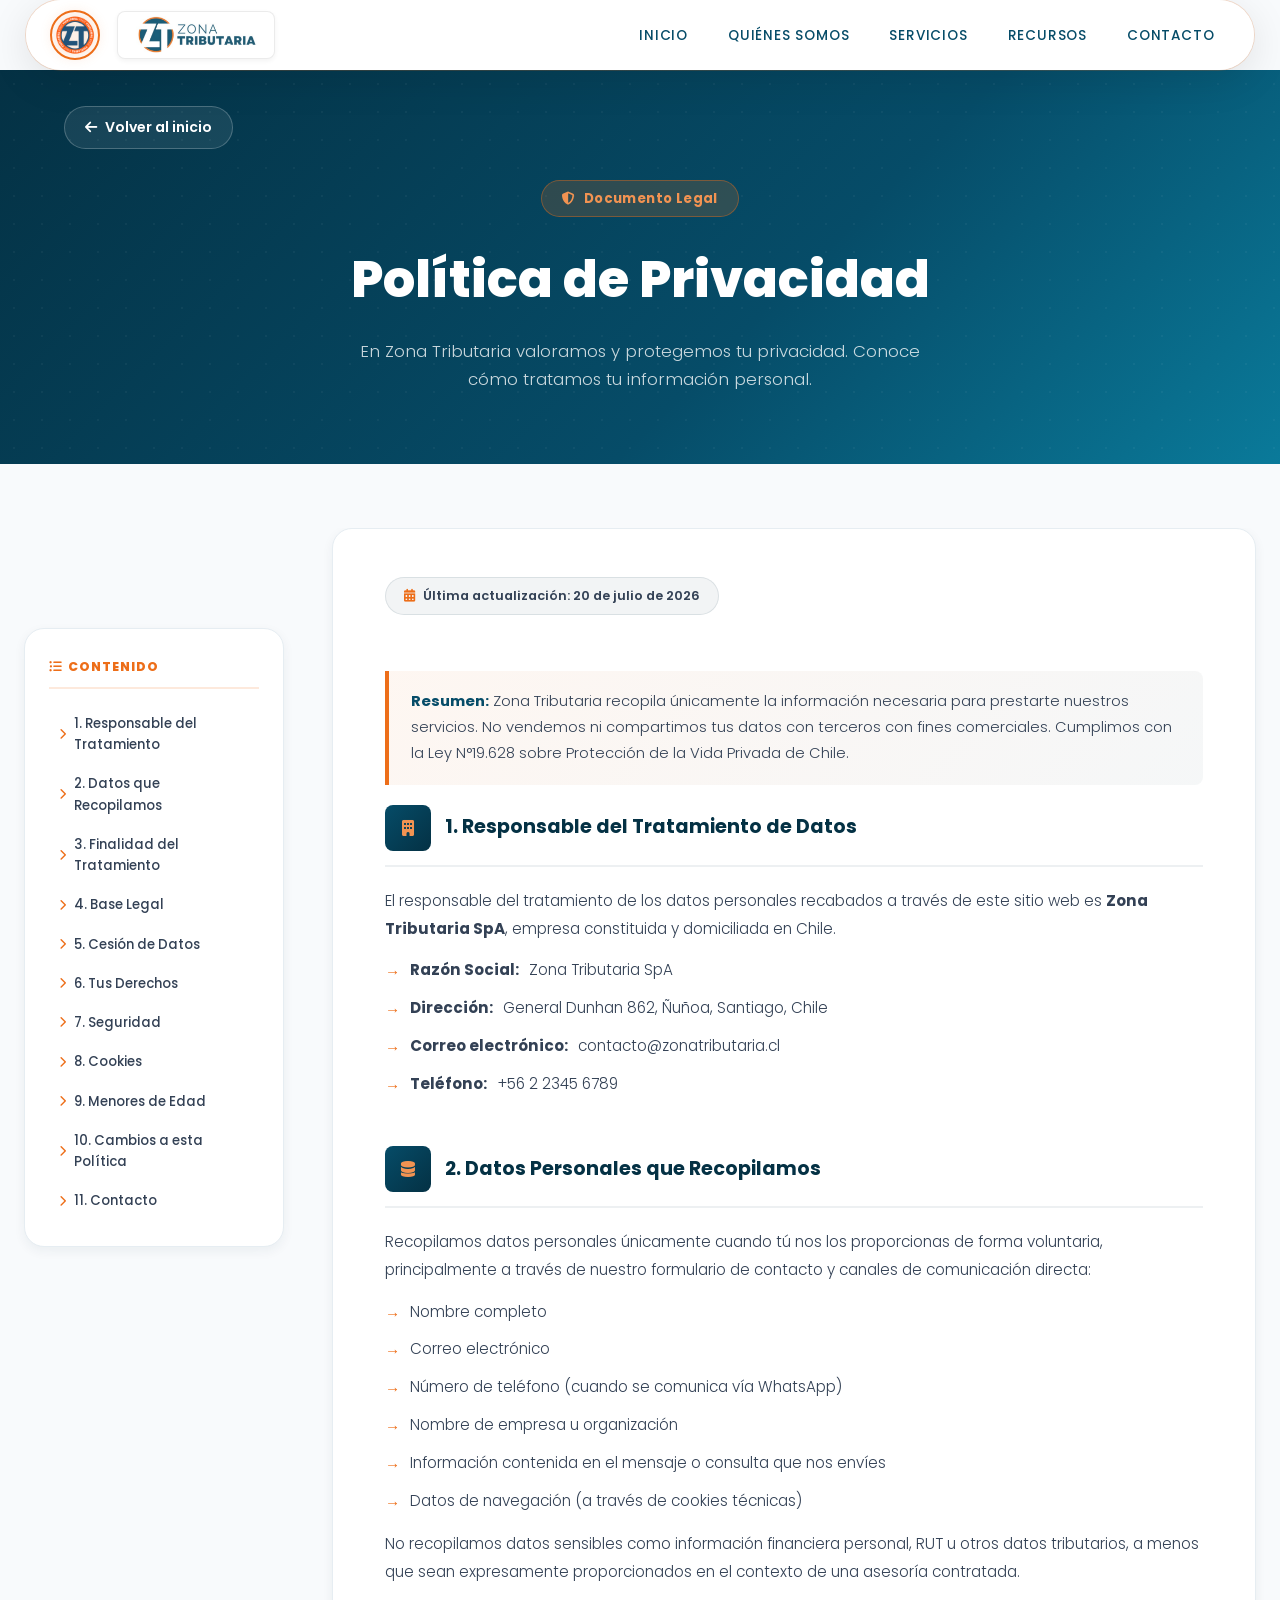
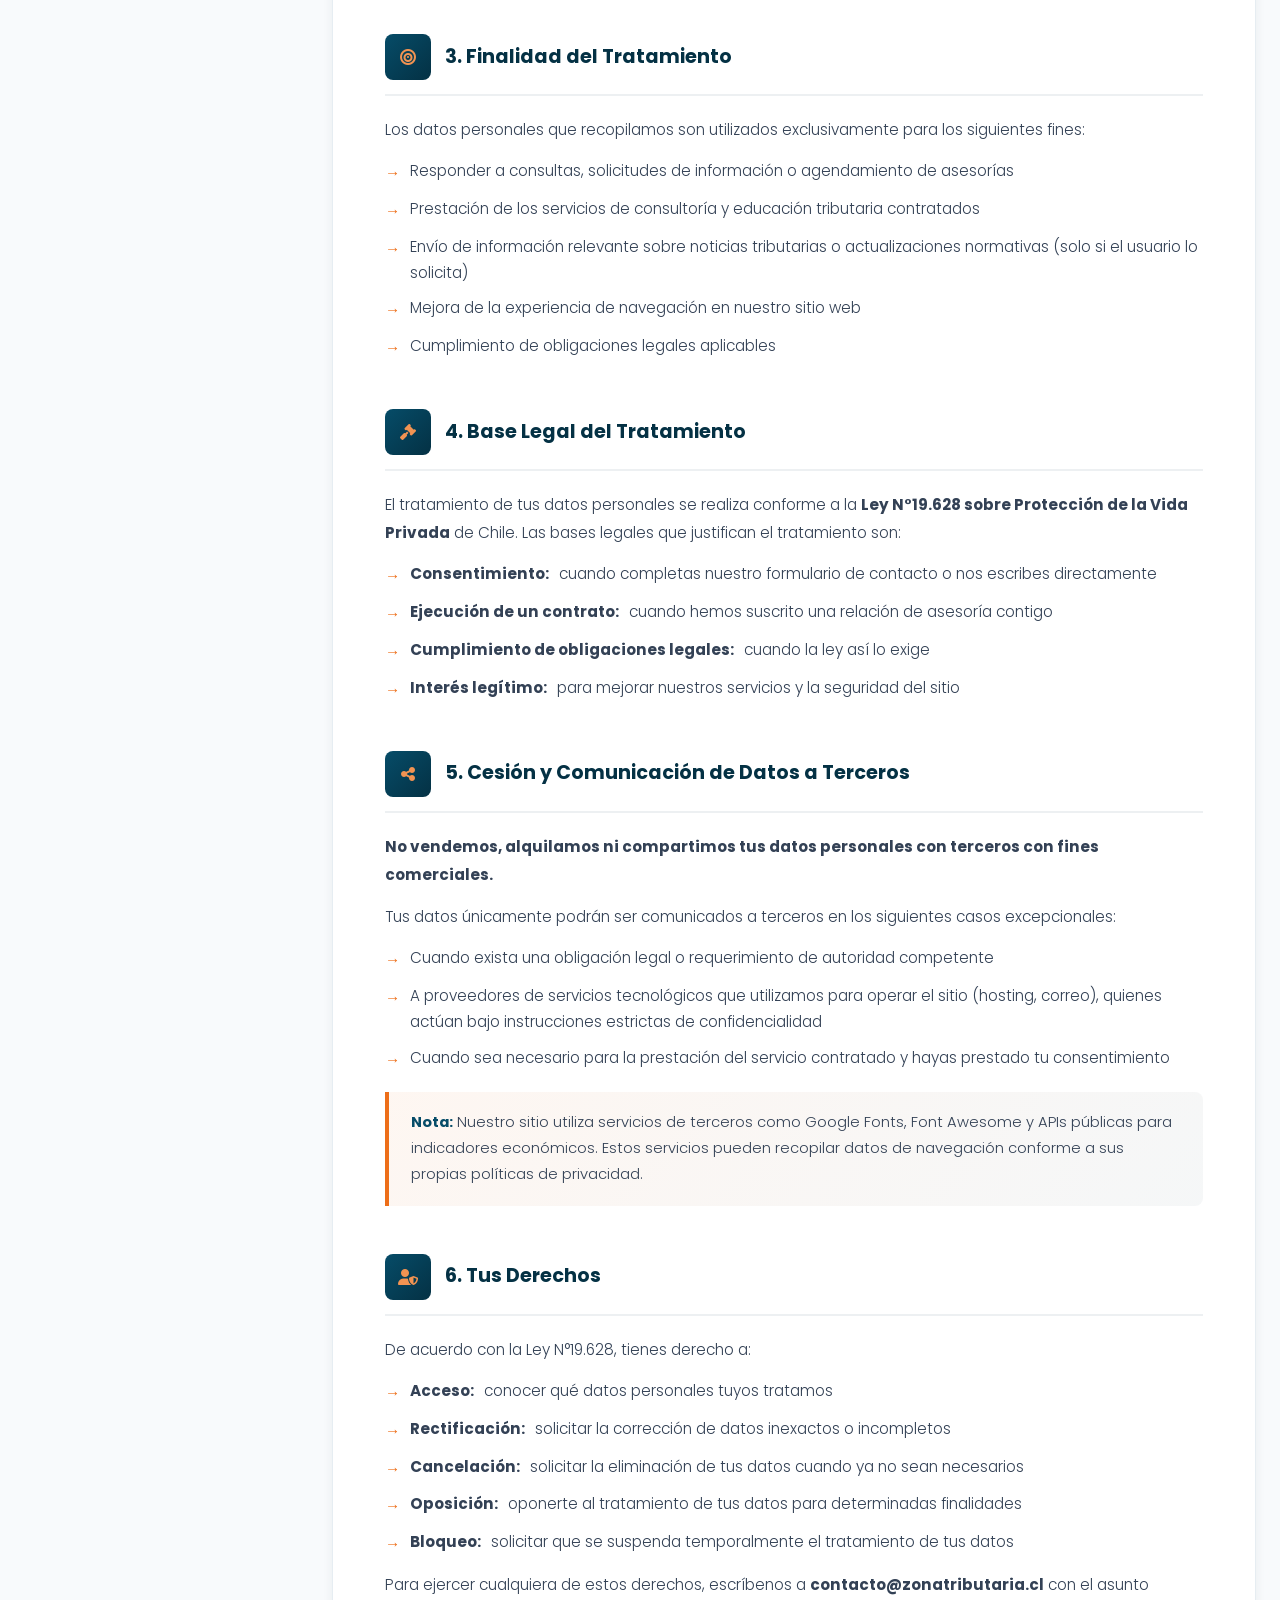
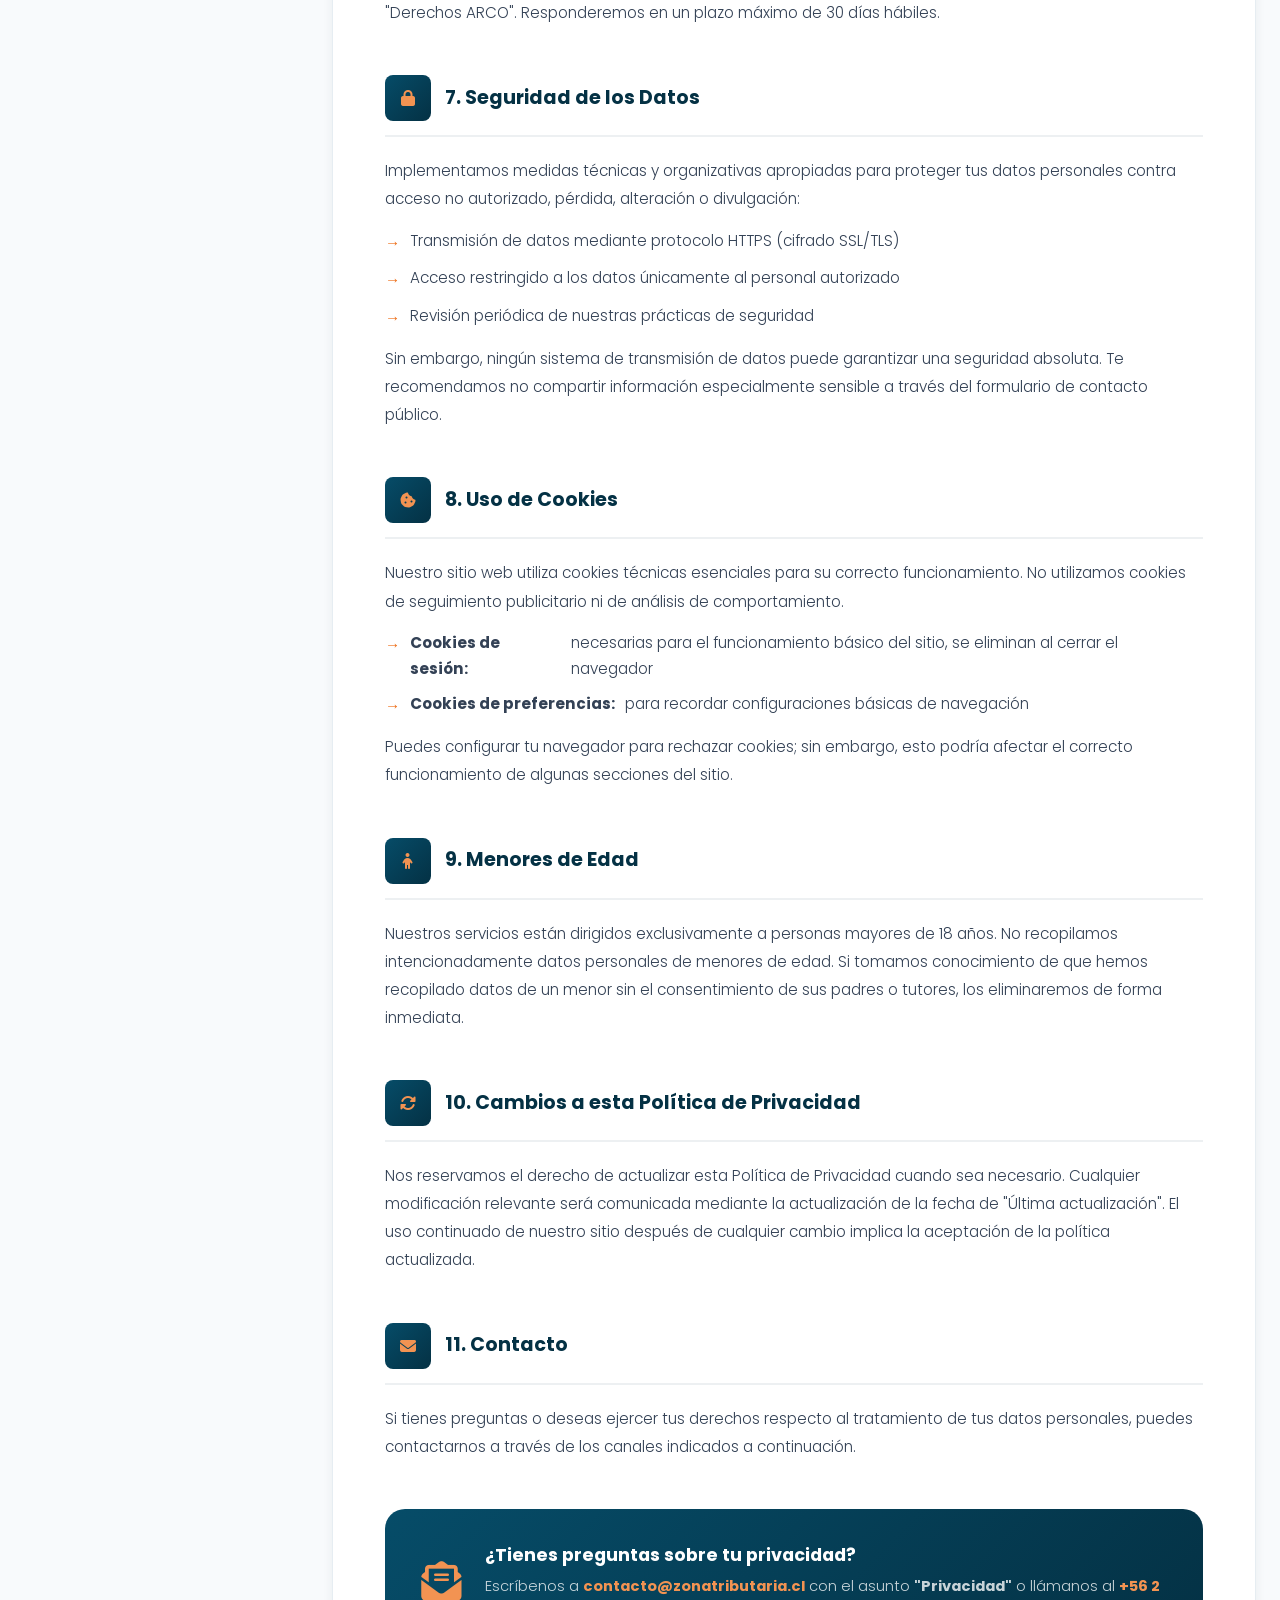
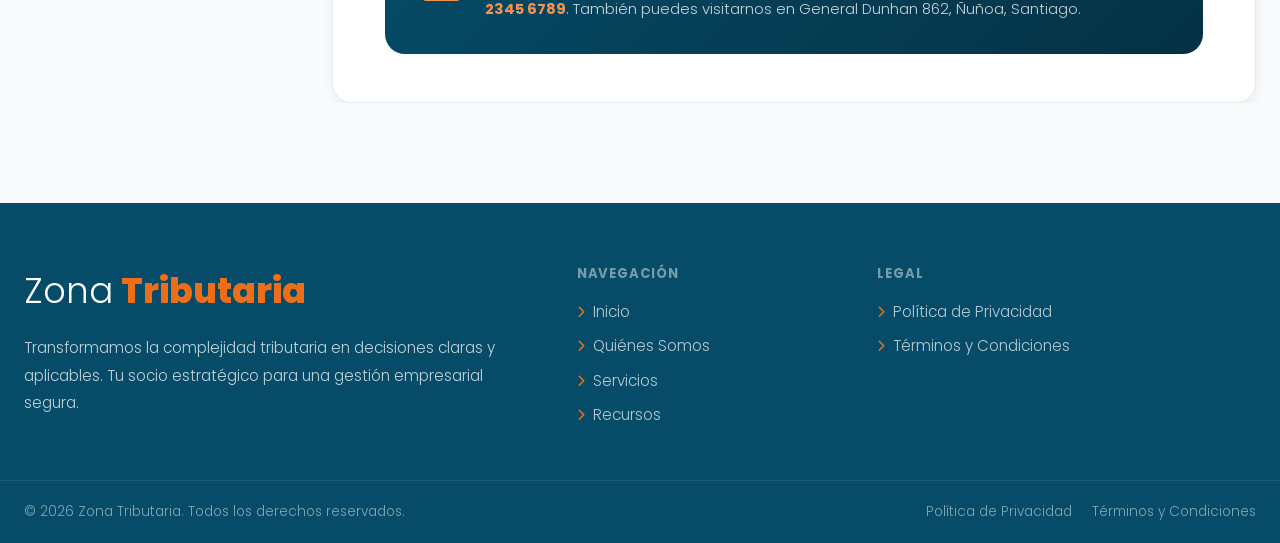
==== politica-privacidad.html @ eb1ff986 "Add files via upload" ====
<!DOCTYPE html>
<html lang="es">
<head>
  <meta charset="UTF-8" />
  <meta name="viewport" content="width=device-width, initial-scale=1.0" />
  <meta name="description" content="Política de Privacidad de Zona Tributaria. Conoce cómo protegemos y gestionamos tus datos personales." />
  <meta name="robots" content="noindex, follow" />
  <title>Política de Privacidad | Zona Tributaria</title>
  <link rel="preconnect" href="https://fonts.googleapis.com" />
  <link rel="preconnect" href="https://fonts.gstatic.com" crossorigin />
  <link href="https://fonts.googleapis.com/css2?family=Poppins:wght@300;400;500;600;700;800&display=swap" rel="stylesheet" />
  <link rel="stylesheet" href="https://cdnjs.cloudflare.com/ajax/libs/font-awesome/6.5.0/css/all.min.css" />
  <link rel="stylesheet" href="styles.css" />
  <link rel="icon" type="image/png" href="logo_circular.png?v=3" />

  <style>
    body { background: var(--off-white); }

    .legal-hero {
      background: linear-gradient(135deg, var(--secondary) 0%, var(--primary) 60%, #0a7a9a 100%);
      padding: 110px 0 70px;
      text-align: center;
      position: relative;
      overflow: hidden;
    }
    .legal-hero::before {
      content: '';
      position: absolute; inset: 0;
      background-image: radial-gradient(rgba(255,255,255,.04) 1px, transparent 1px);
      background-size: 28px 28px;
      pointer-events: none;
    }
    .legal-hero .back-btn {
      position: absolute; top: 36px; left: 5%;
      display: inline-flex; align-items: center; gap: 8px;
      color: #fff; font-weight: 600; font-size: .88rem;
      background: rgba(255,255,255,.08);
      border: 1px solid rgba(255,255,255,.22);
      padding: 9px 20px; border-radius: 50px;
      transition: var(--transition); text-decoration: none;
    }
    .legal-hero .back-btn:hover {
      background: var(--accent); border-color: var(--accent);
      transform: translateX(-4px);
    }
    .legal-hero h1 {
      color: #fff; font-size: clamp(2rem,5vw,3.2rem);
      font-weight: 800; margin-bottom: 16px;
    }
    .legal-hero .hero-badge {
      display: inline-flex; align-items: center; gap: 8px;
      background: rgba(237,110,25,.18);
      border: 1px solid rgba(237,110,25,.4);
      color: var(--accent-light); padding: 7px 20px;
      border-radius: 100px; font-size: .82rem;
      font-weight: 700; margin-bottom: 22px; letter-spacing: .4px;
    }
    .legal-hero .subtitle {
      color: rgba(255,255,255,.78); font-size: 1.05rem;
      max-width: 600px; margin: 0 auto; line-height: 1.7;
    }

    .legal-main { padding: 64px 0 100px; }
    .legal-layout {
      display: grid;
      grid-template-columns: 260px 1fr;
      gap: 48px; align-items: start;
    }

    .legal-toc {
      position: sticky; top: 100px;
      background: var(--white);
      border-radius: var(--radius-lg);
      padding: 28px 24px;
      border: 1px solid var(--border-light);
      box-shadow: var(--shadow-sm);
    }
    .legal-toc h3 {
      font-size: .78rem; font-weight: 800;
      text-transform: uppercase; letter-spacing: 1px;
      color: var(--accent); margin-bottom: 18px;
      padding-bottom: 10px;
      border-bottom: 2px solid rgba(237,110,25,.15);
    }
    .legal-toc ul { list-style: none; display: flex; flex-direction: column; gap: 6px; }
    .legal-toc ul li a {
      display: flex; align-items: center; gap: 8px;
      font-size: .83rem; color: var(--text-secondary);
      font-weight: 500; padding: 6px 10px;
      border-radius: var(--radius-sm);
      transition: var(--transition); text-decoration: none;
    }
    .legal-toc ul li a:hover {
      background: rgba(237,110,25,.08);
      color: var(--accent); transform: translateX(4px);
    }
    .legal-toc ul li a i { font-size: .7rem; color: var(--accent); flex-shrink: 0; }

    .legal-content {
      background: var(--white);
      border-radius: var(--radius-lg);
      padding: 48px 52px;
      border: 1px solid var(--border-light);
      box-shadow: var(--shadow-sm);
    }
    .legal-update {
      display: inline-flex; align-items: center; gap: 8px;
      background: rgba(4,49,68,.05);
      border: 1px solid rgba(4,49,68,.1);
      color: var(--text-secondary); padding: 8px 18px;
      border-radius: 100px; font-size: .8rem;
      font-weight: 600; margin-bottom: 36px;
    }
    .legal-update i { color: var(--accent); }

    .legal-section { margin-bottom: 48px; }
    .legal-section:last-child { margin-bottom: 0; }
    .legal-section-header {
      display: flex; align-items: center; gap: 14px;
      margin-bottom: 20px; padding-bottom: 14px;
      border-bottom: 2px solid rgba(4,49,68,.07);
    }
    .legal-section-icon {
      width: 46px; height: 46px; flex-shrink: 0;
      background: linear-gradient(135deg, var(--primary), var(--secondary));
      border-radius: var(--radius-sm);
      display: flex; align-items: center; justify-content: center;
      color: var(--accent-light); font-size: 1rem;
    }
    .legal-section h2 { font-size: 1.2rem; font-weight: 700; color: var(--text-primary); }
    .legal-section p {
      font-size: .95rem; color: var(--text-secondary);
      line-height: 1.85; margin-bottom: 14px;
    }
    .legal-section p:last-child { margin-bottom: 0; }
    .legal-section ul {
      list-style: none; display: flex; flex-direction: column;
      gap: 10px; margin: 14px 0;
    }
    .legal-section ul li {
      display: flex; align-items: flex-start; gap: 10px;
      font-size: .95rem; color: var(--text-secondary); line-height: 1.7;
    }
    .legal-section ul li::before {
      content: '→'; color: var(--accent);
      font-weight: 700; flex-shrink: 0; margin-top: 2px;
    }
    .legal-highlight {
      background: linear-gradient(135deg, rgba(237,110,25,.06) 0%, rgba(4,49,68,.04) 100%);
      border-left: 4px solid var(--accent);
      border-radius: 0 var(--radius-sm) var(--radius-sm) 0;
      padding: 18px 22px; margin: 20px 0;
      font-size: .92rem; color: var(--text-secondary); line-height: 1.75;
    }
    .legal-highlight strong { color: var(--primary); }

    .legal-contact-box {
      background: linear-gradient(135deg, var(--primary) 0%, var(--secondary) 100%);
      border-radius: var(--radius-lg);
      padding: 32px 36px; margin-top: 48px;
      display: flex; align-items: center; gap: 24px;
    }
    .legal-contact-box i { font-size: 2.5rem; color: var(--accent-light); flex-shrink: 0; }
    .legal-contact-box h3 { color: #fff; font-size: 1.1rem; margin-bottom: 6px; }
    .legal-contact-box p { color: rgba(255,255,255,.78); font-size: .92rem; margin: 0; }
    .legal-contact-box a { color: var(--accent-light); font-weight: 700; }

    @media (max-width: 900px) {
      .legal-layout { grid-template-columns: 1fr; }
      .legal-toc { position: static; }
      .legal-content { padding: 32px 24px; }
    }
    @media (max-width: 640px) {
      .legal-hero { padding: 80px 0 50px; }
      .legal-hero .back-btn { position: static; display: inline-flex; margin-bottom: 20px; }
      .legal-contact-box { flex-direction: column; text-align: center; }
    }

    .logo-horizontal {
      height: 48px; width: auto; border-radius: 8px; background: #fff;
      padding: 4px 10px; border: 1px solid rgba(0,0,0,.08);
      box-shadow: 0 2px 5px rgba(0,0,0,.05); transition: var(--transition);
    }
    .logo-horizontal:hover { transform: translateY(-2px) scale(1.02); }
  </style>
</head>
<body>

  <!-- NAVBAR -->
  <header class="header scrolled" id="header" style="position:sticky;top:0;background:rgba(255,255,255,.97);">
    <nav class="navbar">
      <a href="index.html" class="nav-brand">
        <img src="logo_circular.png" alt="Zona Tributaria" class="logo-img" style="animation:none;">
        <img src="logo_horizontal.png" alt="Zona Tributaria" class="logo-horizontal" style="margin-left:5px;">
      </a>
      <ul class="nav-menu" style="display:flex;">
        <li><a href="index.html#inicio"    class="nav-link" style="color:var(--primary);">Inicio</a></li>
        <li><a href="index.html#nosotros"  class="nav-link" style="color:var(--primary);">Quiénes Somos</a></li>
        <li><a href="index.html#servicios" class="nav-link" style="color:var(--primary);">Servicios</a></li>
        <li><a href="recursos.html"        class="nav-link" style="color:var(--primary);">Recursos</a></li>
        <li><a href="index.html#contacto"  class="nav-link" style="color:var(--primary);">Contacto</a></li>
      </ul>
    </nav>
  </header>

  <!-- HERO -->
  <section class="legal-hero">
    <a href="index.html" class="back-btn"><i class="fas fa-arrow-left"></i> Volver al inicio</a>
    <div class="container">
      <div class="hero-badge"><i class="fas fa-shield-alt"></i> Documento Legal</div>
      <h1>Política de Privacidad</h1>
      <p class="subtitle">En Zona Tributaria valoramos y protegemos tu privacidad. Conoce cómo tratamos tu información personal.</p>
    </div>
  </section>

  <!-- MAIN -->
  <main class="legal-main">
    <div class="container">
      <div class="legal-layout">

        <!-- TOC -->
        <aside class="legal-toc">
          <h3><i class="fas fa-list-ul"></i> &nbsp;Contenido</h3>
          <ul>
            <li><a href="#responsable"><i class="fas fa-chevron-right"></i> 1. Responsable del Tratamiento</a></li>
            <li><a href="#datos"><i class="fas fa-chevron-right"></i> 2. Datos que Recopilamos</a></li>
            <li><a href="#finalidad"><i class="fas fa-chevron-right"></i> 3. Finalidad del Tratamiento</a></li>
            <li><a href="#base-legal"><i class="fas fa-chevron-right"></i> 4. Base Legal</a></li>
            <li><a href="#cesion"><i class="fas fa-chevron-right"></i> 5. Cesión de Datos</a></li>
            <li><a href="#derechos"><i class="fas fa-chevron-right"></i> 6. Tus Derechos</a></li>
            <li><a href="#seguridad"><i class="fas fa-chevron-right"></i> 7. Seguridad</a></li>
            <li><a href="#cookies"><i class="fas fa-chevron-right"></i> 8. Cookies</a></li>
            <li><a href="#menores"><i class="fas fa-chevron-right"></i> 9. Menores de Edad</a></li>
            <li><a href="#cambios"><i class="fas fa-chevron-right"></i> 10. Cambios a esta Política</a></li>
            <li><a href="#contacto-pp"><i class="fas fa-chevron-right"></i> 11. Contacto</a></li>
          </ul>
        </aside>

        <!-- Content -->
        <div class="legal-content">
          <div class="legal-update"><i class="fas fa-calendar-alt"></i> Última actualización: 20 de julio de 2026</div>

          <div class="legal-highlight">
            <strong>Resumen:</strong> Zona Tributaria recopila únicamente la información necesaria para prestarte nuestros servicios. No vendemos ni compartimos tus datos con terceros con fines comerciales. Cumplimos con la Ley N°19.628 sobre Protección de la Vida Privada de Chile.
          </div>

          <div class="legal-section" id="responsable">
            <div class="legal-section-header">
              <div class="legal-section-icon"><i class="fas fa-building"></i></div>
              <h2>1. Responsable del Tratamiento de Datos</h2>
            </div>
            <p>El responsable del tratamiento de los datos personales recabados a través de este sitio web es <strong>Zona Tributaria SpA</strong>, empresa constituida y domiciliada en Chile.</p>
            <ul>
              <li><strong>Razón Social:</strong> Zona Tributaria SpA</li>
              <li><strong>Dirección:</strong> General Dunhan 862, Ñuñoa, Santiago, Chile</li>
              <li><strong>Correo electrónico:</strong> contacto@zonatributaria.cl</li>
              <li><strong>Teléfono:</strong> +56 2 2345 6789</li>
            </ul>
          </div>

          <div class="legal-section" id="datos">
            <div class="legal-section-header">
              <div class="legal-section-icon"><i class="fas fa-database"></i></div>
              <h2>2. Datos Personales que Recopilamos</h2>
            </div>
            <p>Recopilamos datos personales únicamente cuando tú nos los proporcionas de forma voluntaria, principalmente a través de nuestro formulario de contacto y canales de comunicación directa:</p>
            <ul>
              <li>Nombre completo</li>
              <li>Correo electrónico</li>
              <li>Número de teléfono (cuando se comunica vía WhatsApp)</li>
              <li>Nombre de empresa u organización</li>
              <li>Información contenida en el mensaje o consulta que nos envíes</li>
              <li>Datos de navegación (a través de cookies técnicas)</li>
            </ul>
            <p>No recopilamos datos sensibles como información financiera personal, RUT u otros datos tributarios, a menos que sean expresamente proporcionados en el contexto de una asesoría contratada.</p>
          </div>

          <div class="legal-section" id="finalidad">
            <div class="legal-section-header">
              <div class="legal-section-icon"><i class="fas fa-bullseye"></i></div>
              <h2>3. Finalidad del Tratamiento</h2>
            </div>
            <p>Los datos personales que recopilamos son utilizados exclusivamente para los siguientes fines:</p>
            <ul>
              <li>Responder a consultas, solicitudes de información o agendamiento de asesorías</li>
              <li>Prestación de los servicios de consultoría y educación tributaria contratados</li>
              <li>Envío de información relevante sobre noticias tributarias o actualizaciones normativas (solo si el usuario lo solicita)</li>
              <li>Mejora de la experiencia de navegación en nuestro sitio web</li>
              <li>Cumplimiento de obligaciones legales aplicables</li>
            </ul>
          </div>

          <div class="legal-section" id="base-legal">
            <div class="legal-section-header">
              <div class="legal-section-icon"><i class="fas fa-gavel"></i></div>
              <h2>4. Base Legal del Tratamiento</h2>
            </div>
            <p>El tratamiento de tus datos personales se realiza conforme a la <strong>Ley N°19.628 sobre Protección de la Vida Privada</strong> de Chile. Las bases legales que justifican el tratamiento son:</p>
            <ul>
              <li><strong>Consentimiento:</strong> cuando completas nuestro formulario de contacto o nos escribes directamente</li>
              <li><strong>Ejecución de un contrato:</strong> cuando hemos suscrito una relación de asesoría contigo</li>
              <li><strong>Cumplimiento de obligaciones legales:</strong> cuando la ley así lo exige</li>
              <li><strong>Interés legítimo:</strong> para mejorar nuestros servicios y la seguridad del sitio</li>
            </ul>
          </div>

          <div class="legal-section" id="cesion">
            <div class="legal-section-header">
              <div class="legal-section-icon"><i class="fas fa-share-alt"></i></div>
              <h2>5. Cesión y Comunicación de Datos a Terceros</h2>
            </div>
            <p><strong>No vendemos, alquilamos ni compartimos tus datos personales con terceros con fines comerciales.</strong></p>
            <p>Tus datos únicamente podrán ser comunicados a terceros en los siguientes casos excepcionales:</p>
            <ul>
              <li>Cuando exista una obligación legal o requerimiento de autoridad competente</li>
              <li>A proveedores de servicios tecnológicos que utilizamos para operar el sitio (hosting, correo), quienes actúan bajo instrucciones estrictas de confidencialidad</li>
              <li>Cuando sea necesario para la prestación del servicio contratado y hayas prestado tu consentimiento</li>
            </ul>
            <div class="legal-highlight">
              <strong>Nota:</strong> Nuestro sitio utiliza servicios de terceros como Google Fonts, Font Awesome y APIs públicas para indicadores económicos. Estos servicios pueden recopilar datos de navegación conforme a sus propias políticas de privacidad.
            </div>
          </div>

          <div class="legal-section" id="derechos">
            <div class="legal-section-header">
              <div class="legal-section-icon"><i class="fas fa-user-shield"></i></div>
              <h2>6. Tus Derechos</h2>
            </div>
            <p>De acuerdo con la Ley N°19.628, tienes derecho a:</p>
            <ul>
              <li><strong>Acceso:</strong> conocer qué datos personales tuyos tratamos</li>
              <li><strong>Rectificación:</strong> solicitar la corrección de datos inexactos o incompletos</li>
              <li><strong>Cancelación:</strong> solicitar la eliminación de tus datos cuando ya no sean necesarios</li>
              <li><strong>Oposición:</strong> oponerte al tratamiento de tus datos para determinadas finalidades</li>
              <li><strong>Bloqueo:</strong> solicitar que se suspenda temporalmente el tratamiento de tus datos</li>
            </ul>
            <p>Para ejercer cualquiera de estos derechos, escríbenos a <strong>contacto@zonatributaria.cl</strong> con el asunto "Derechos ARCO". Responderemos en un plazo máximo de 30 días hábiles.</p>
          </div>

          <div class="legal-section" id="seguridad">
            <div class="legal-section-header">
              <div class="legal-section-icon"><i class="fas fa-lock"></i></div>
              <h2>7. Seguridad de los Datos</h2>
            </div>
            <p>Implementamos medidas técnicas y organizativas apropiadas para proteger tus datos personales contra acceso no autorizado, pérdida, alteración o divulgación:</p>
            <ul>
              <li>Transmisión de datos mediante protocolo HTTPS (cifrado SSL/TLS)</li>
              <li>Acceso restringido a los datos únicamente al personal autorizado</li>
              <li>Revisión periódica de nuestras prácticas de seguridad</li>
            </ul>
            <p>Sin embargo, ningún sistema de transmisión de datos puede garantizar una seguridad absoluta. Te recomendamos no compartir información especialmente sensible a través del formulario de contacto público.</p>
          </div>

          <div class="legal-section" id="cookies">
            <div class="legal-section-header">
              <div class="legal-section-icon"><i class="fas fa-cookie-bite"></i></div>
              <h2>8. Uso de Cookies</h2>
            </div>
            <p>Nuestro sitio web utiliza cookies técnicas esenciales para su correcto funcionamiento. No utilizamos cookies de seguimiento publicitario ni de análisis de comportamiento.</p>
            <ul>
              <li><strong>Cookies de sesión:</strong> necesarias para el funcionamiento básico del sitio, se eliminan al cerrar el navegador</li>
              <li><strong>Cookies de preferencias:</strong> para recordar configuraciones básicas de navegación</li>
            </ul>
            <p>Puedes configurar tu navegador para rechazar cookies; sin embargo, esto podría afectar el correcto funcionamiento de algunas secciones del sitio.</p>
          </div>

          <div class="legal-section" id="menores">
            <div class="legal-section-header">
              <div class="legal-section-icon"><i class="fas fa-child"></i></div>
              <h2>9. Menores de Edad</h2>
            </div>
            <p>Nuestros servicios están dirigidos exclusivamente a personas mayores de 18 años. No recopilamos intencionadamente datos personales de menores de edad. Si tomamos conocimiento de que hemos recopilado datos de un menor sin el consentimiento de sus padres o tutores, los eliminaremos de forma inmediata.</p>
          </div>

          <div class="legal-section" id="cambios">
            <div class="legal-section-header">
              <div class="legal-section-icon"><i class="fas fa-sync-alt"></i></div>
              <h2>10. Cambios a esta Política de Privacidad</h2>
            </div>
            <p>Nos reservamos el derecho de actualizar esta Política de Privacidad cuando sea necesario. Cualquier modificación relevante será comunicada mediante la actualización de la fecha de "Última actualización". El uso continuado de nuestro sitio después de cualquier cambio implica la aceptación de la política actualizada.</p>
          </div>

          <div class="legal-section" id="contacto-pp">
            <div class="legal-section-header">
              <div class="legal-section-icon"><i class="fas fa-envelope"></i></div>
              <h2>11. Contacto</h2>
            </div>
            <p>Si tienes preguntas o deseas ejercer tus derechos respecto al tratamiento de tus datos personales, puedes contactarnos a través de los canales indicados a continuación.</p>
          </div>

          <div class="legal-contact-box">
            <i class="fas fa-envelope-open-text"></i>
            <div>
              <h3>¿Tienes preguntas sobre tu privacidad?</h3>
              <p>Escríbenos a <a href="mailto:contacto@zonatributaria.cl">contacto@zonatributaria.cl</a> con el asunto <strong>"Privacidad"</strong> o llámanos al <a href="tel:+56223456789">+56 2 2345 6789</a>. También puedes visitarnos en General Dunhan 862, Ñuñoa, Santiago.</p>
            </div>
          </div>

        </div>
      </div>
    </div>
  </main>

  <!-- FOOTER -->
  <footer class="footer">
    <div class="footer-top">
      <div class="container">
        <div class="footer-grid">
          <div class="footer-brand">
            <h3 class="footer-text-logo"><span class="brand-zona">Zona</span> <span class="brand-tributaria">Tributaria</span></h3>
            <p class="footer-tagline">Transformamos la complejidad tributaria en decisiones claras y aplicables. Tu socio estratégico para una gestión empresarial segura.</p>
          </div>
          <div class="footer-links-col">
            <h4>Navegación</h4>
            <ul>
              <li><a href="index.html#inicio"><i class="fas fa-chevron-right"></i> Inicio</a></li>
              <li><a href="index.html#nosotros"><i class="fas fa-chevron-right"></i> Quiénes Somos</a></li>
              <li><a href="index.html#servicios"><i class="fas fa-chevron-right"></i> Servicios</a></li>
              <li><a href="recursos.html"><i class="fas fa-chevron-right"></i> Recursos</a></li>
            </ul>
          </div>
          <div class="footer-links-col">
            <h4>Legal</h4>
            <ul>
              <li><a href="politica-privacidad.html"><i class="fas fa-chevron-right"></i> Política de Privacidad</a></li>
              <li><a href="terminos-condiciones.html"><i class="fas fa-chevron-right"></i> Términos y Condiciones</a></li>
            </ul>
          </div>
        </div>
      </div>
    </div>
    <div class="footer-bottom">
      <div class="container">
        <div class="footer-bottom-flex">
          <p>&copy; 2026 Zona Tributaria. Todos los derechos reservados.</p>
          <div class="footer-bottom-links">
            <a href="politica-privacidad.html">Política de Privacidad</a>
            <a href="terminos-condiciones.html">Términos y Condiciones</a>
          </div>
        </div>
      </div>
    </div>
  </footer>

</body>
</html>
---- styles.css ----
/* ============================================
   ZONA TRIBUTARIA CHILE - Premium Stylesheet
   ============================================ */

/* ---- CSS Custom Properties ---- */
:root {
  --primary: #064C68;
  --primary-light: #09688F;
  --secondary: #043144;
  --accent: #ED6E19;
  --accent-light: #F29352;
  --accent-gold: #ED6E19;
  --text-primary: #043144;
  --text-secondary: #334155;
  --text-light: #526071;
  --link-color: #ED6E19;
  --white: #ffffff;
  --off-white: #f8fafc;
  --surface: #ffffff;
  --border: #d8e2e9;
  --border-light: #e6edf2;
  --shadow-sm: 0 4px 12px rgba(4,49,68,.06);
  --shadow-md: 0 8px 24px rgba(4,49,68,.08);
  --shadow-lg: 0 12px 48px rgba(4,49,68,.12);
  --shadow-xl: 0 24px 80px rgba(4,49,68,.16);
  --accent-glow: 0 0 24px rgba(237, 110, 25, 0.15);
  --radius-sm: 8px;
  --radius-md: 16px;
  --radius-lg: 20px;
  --radius-xl: 32px;
  --transition: all .3s cubic-bezier(.4,0,.2,1);
  --font-primary: 'Poppins', sans-serif;
  --font-display: 'Poppins', sans-serif;
  --nav-height: 80px;
}

/* ---- Reset & Base ---- */
*, *::before, *::after { box-sizing: border-box; margin: 0; padding: 0; }
html { scroll-behavior: smooth; scroll-padding-top: var(--nav-height); }
body {
  font-family: var(--font-primary);
  color: var(--text-primary);
  background: var(--white);
  line-height: 1.6;
  overflow-x: hidden;
  font-weight: 300;
}
.brand-zona { font-weight: 300; }
.brand-tributaria { font-weight: 800; }
img { max-width: 100%; display: block; }
a { text-decoration: none; color: inherit; }
ul { list-style: none; }
input, textarea, select, button { font-family: var(--font-primary); }

/* ---- Scrollbar ---- */
::-webkit-scrollbar { width: 8px; }
::-webkit-scrollbar-track { background: var(--primary); }
::-webkit-scrollbar-thumb { background: var(--accent); border-radius: 4px; }
::-webkit-scrollbar-thumb:hover { background: var(--accent-light); }

/* ============================================
   SOCIAL MEDIA PILL SIDEBAR (Left)
   ============================================ */
.social-sidebar {
  position: fixed;
  left: 0;
  top: 50%;
  transform: translateY(-50%);
  z-index: 900;
  display: flex;
  flex-direction: column;
  align-items: flex-start;
}

.social-sidebar-links {
  display: flex;
  flex-direction: column;
  gap: 4px;
}

.social-link {
  width: 44px;
  height: 44px;
  border-radius: 0 var(--radius-md) var(--radius-md) 0;
  display: flex;
  align-items: center;
  justify-content: center;
  color: var(--primary);
  background: var(--accent);
  font-size: .95rem;
  transition: var(--transition);
  box-shadow: var(--shadow-sm);
  position: relative;
  overflow: hidden;
  border-right: 2px solid var(--accent-light);
}
.social-link:hover { width: 52px; background: var(--accent-light); }
.social-link.facebook, .social-link.instagram, .social-link.twitter, .social-link.linkedin, .social-link.youtube { background: var(--accent); }

/* ============================================
   WHATSAPP FAB
   ============================================ */
.whatsapp-fab {
  position: fixed;
  bottom: 28px;
  right: 28px;
  z-index: 900;
  width: 62px;
  height: 62px;
  background: linear-gradient(135deg, #25d366, #128c7e);
  border-radius: 50%;
  display: flex;
  align-items: center;
  justify-content: center;
  color: #fff;
  font-size: 1.8rem;
  box-shadow: 0 6px 24px rgba(37,211,102,.45);
  transition: var(--transition);
  animation: pulse-wa 3s infinite;
}
.whatsapp-fab::after {
  content: '';
  position: absolute;
  inset: -4px;
  border-radius: 50%;
  background: inherit;
  opacity: 0.4;
  z-index: -1;
  animation: pulse-wa-glow 3s infinite;
}
.whatsapp-fab:hover {
  transform: scale(1.1) translateY(-3px);
  box-shadow: 0 10px 32px rgba(37,211,102,.55);
  animation: none;
}
.whatsapp-tooltip {
  position: absolute;
  right: 72px;
  top: 50%;
  transform: translateY(-50%);
  background: var(--primary);
  color: #fff;
  padding: 6px 14px;
  border-radius: var(--radius-sm);
  font-size: .8rem;
  font-weight: 600;
  white-space: nowrap;
  opacity: 0;
  pointer-events: none;
  transition: opacity .25s;
}
.whatsapp-tooltip::after {
  content: '';
  position: absolute;
  left: 100%;
  top: 50%;
  transform: translateY(-50%);
  border: 6px solid transparent;
  border-left-color: var(--primary);
}
.whatsapp-fab:hover .whatsapp-tooltip { opacity: 1; }

@keyframes pulse-wa {
  0%, 100% { transform: scale(1); }
  50%       { transform: scale(1.05); }
}
@keyframes pulse-wa-glow {
  0% { transform: scale(1); opacity: 0.6; }
  100% { transform: scale(1.5); opacity: 0; }
}

/* ============================================
   HEADER / NAVBAR
   ============================================ */
.header {
  position: fixed;
  top: 0; left: 0; right: 0;
  z-index: 1000;
  height: var(--nav-height);
  background: rgba(6, 76, 104, 0.85);
  backdrop-filter: blur(24px);
  -webkit-backdrop-filter: blur(24px);
  border-bottom: 1px solid rgba(255, 255, 255, 0.1);
  transition: all 0.4s cubic-bezier(0.16, 1, 0.3, 1);
  animation: nav-reveal 1s ease-out both;
}

@keyframes nav-reveal {
  from { transform: translateY(-100%); opacity: 0; }
  to { transform: translateY(0); opacity: 1; }
}
.header.scrolled {
  top: 15px;
  left: 2%;
  right: 2%;
  width: 96%;
  margin: 0 auto;
  border-radius: 50px;
  background: rgba(255, 255, 255, 0.95);
  box-shadow: 0 10px 40px rgba(0, 0, 0, 0.1), 0 0 0 1px rgba(237, 110, 25, 0.2);
  height: 70px;
  overflow: visible; /* Permite que el menú móvil se vea */
}

.header.scrolled::before {
  content: '';
  position: absolute;
  top: 0; left: -100%;
  width: 50%;
  height: 2px;
  background: linear-gradient(90deg, transparent, var(--accent), transparent);
  animation: border-beam 4s infinite linear;
  clip-path: inset(0 0 0 0 round 50px); /* Mantiene el rayo dentro de la forma de cápsula */
}

@keyframes border-beam {
  0% { left: -100%; }
  100% { left: 200%; }
}
.header.scrolled .nav-link {
  color: var(--primary);
  font-weight: 500;
}
.header.scrolled .nav-link:hover, .header.scrolled .nav-link.active {
  color: var(--accent);
}
.header.scrolled .nav-toggle span {
  background: var(--primary);
}
.navbar {
  max-width: 1280px;
  margin: 0 auto;
  padding: 0 24px;
  height: 100%;
  display: flex;
  align-items: center;
  justify-content: space-between;
  gap: 24px;
}
.nav-brand {
  display: flex;
  align-items: center;
  gap: 12px;
  cursor: pointer;
  height: 100%;
  transition: var(--transition);
  perspective: 1000px; /* Necesario para el efecto 3D */
}

.nav-brand:hover {
  transform: scale(1.1);
}

.logo-img {
  height: 50px;
  width: 50px;
  display: block;
  object-fit: cover;
  border-radius: 50%;
  animation: logo-spin-3d 8s linear infinite;
  filter: drop-shadow(0 0 5px rgba(237, 110, 25, 0.2));
  transition: var(--transition);
  border: 2px solid var(--accent);
  flex-shrink: 0;
}



.logo-banner {
  height: 45px;
  width: auto;
  display: block;
  object-fit: contain;
  transition: var(--transition);
  filter: drop-shadow(0 0 8px rgba(237, 110, 25, 0.2));
}

.nav-brand:hover .logo-img {
  animation-duration: 3s;
  filter: drop-shadow(0 0 15px rgba(237, 110, 25, 0.7));
  box-shadow: 0 0 20px rgba(237, 110, 25, 0.3);
}

.nav-brand:hover .logo-banner {
  filter: drop-shadow(0 0 12px rgba(237, 110, 25, 0.5));
}

@keyframes logo-spin-3d {
  from { transform: rotateY(0deg); }
  to { transform: rotateY(360deg); }
}

.footer-logo {
  display: flex;
  align-items: center;
  gap: 15px;
  margin-bottom: 20px;
  transition: var(--transition);
  perspective: 1000px;
}

.footer-logo:hover {
  transform: scale(1.1);
}

.logo-img-footer {
  height: 60px;
  width: 60px;
  display: block;
  object-fit: cover;
  border-radius: 50%;
  border: 2px solid var(--accent);
  animation: logo-spin-3d 12s linear infinite;
  opacity: 0.8;
  transition: var(--transition);
}

.logo-banner-footer {
  height: 55px;
  width: auto;
  object-fit: contain;
  opacity: 0.8;
  transition: var(--transition);
}

.footer-logo:hover .logo-img-footer,
.footer-logo:hover .logo-banner-footer {
  opacity: 1;
}

.footer-logo:hover .logo-img-footer {
  opacity: 1;
  filter: drop-shadow(0 0 15px rgba(237, 110, 25, 0.5));
}

.nav-menu {
  display: flex;
  align-items: center;
  gap: 8px;
}
.nav-link {
  font-size: .85rem;
  font-weight: 500;
  color: #ffffff;
  text-transform: uppercase;
  letter-spacing: .8px;
  transition: var(--transition);
  position: relative;
  padding: 8px 16px;
  border-radius: 100px;
  z-index: 1;
}

.nav-link::after {
  content: '';
  position: absolute;
  bottom: 5px;
  left: 50%;
  width: 0;
  height: 2px;
  background: var(--accent);
  transition: all 0.3s ease;
  transform: translateX(-50%);
  border-radius: 2px;
  box-shadow: 0 0 8px var(--accent);
}

.nav-link:hover::after, .nav-link.active::after {
  width: 20px;
}

.nav-link::before {
  content: '';
  position: absolute;
  inset: 0;
  background: rgba(237, 110, 25, 0.1);
  border-radius: 100px;
  transform: scale(0.8);
  opacity: 0;
  transition: all 0.4s cubic-bezier(0.175, 0.885, 0.32, 1.275);
  z-index: -1;
}

.nav-link:hover::before, .nav-link.active::before { 
  transform: scale(1);
  opacity: 1;
}

.nav-link:hover span {
  transform: translateY(-5px);
  color: var(--accent-light);
  text-shadow: 0 5px 15px rgba(237, 110, 25, 0.4);
}

.nav-link.active span {
  color: var(--accent-light);
}

.nav-link span {
  display: inline-block;
  pointer-events: none;
}

.nav-toggle {
  display: none;
  flex-direction: column;
  gap: 5px;
  background: none;
  border: none;
  cursor: pointer;
  padding: 4px;
}
.nav-toggle span {
  display: block;
  width: 24px; height: 2px;
  background: #fff;
  border-radius: 2px;
  transition: var(--transition);
}

/* ============================================
   HERO SECTION
   ============================================ */
.hero {
  min-height: 100vh;
  background: linear-gradient(135deg, #021822 0%, #043144 40%, #064C68 70%, #021822 100%);
  display: flex;
  flex-direction: column;
  align-items: center;
  justify-content: center;
  position: relative;
  overflow: hidden;
  padding: calc(var(--nav-height) + 40px) 24px 80px;
  text-align: center;
}

.hero-slider {
  position: absolute;
  inset: 0;
  z-index: 0;
  overflow: hidden;
  background: #043144;
}
.hero-slider .slide {
  position: absolute;
  inset: 0;
  background-size: cover;
  background-position: center;
  background-repeat: no-repeat;
  opacity: 0;
  transition: opacity 1.5s ease-in-out, transform 6s linear;
  transform: scale(1.05);
}
.hero-slider .slide.active {
  opacity: 1;
  transform: scale(1);
}
.hero-overlay {
  position: absolute;
  inset: 0;
  background: linear-gradient(135deg, rgba(2,24,34,0.92) 0%, rgba(4,49,68,0.85) 40%, rgba(2,24,34,0.95) 100%);
  z-index: 1;
}

.hero-overlay-dynamic {
  position: absolute;
  inset: 0;
  background: linear-gradient(135deg, rgba(2,24,34,0.92) 0%, rgba(4,49,68,0.7) 40%, rgba(2,24,34,0.95) 100%);
  z-index: 1;
}

.hero-blobs {
  position: absolute;
  inset: 0;
  z-index: 1;
  overflow: hidden;
  pointer-events: none;
}

.blob {
  position: absolute;
  filter: blur(80px);
  border-radius: 50%;
  opacity: 0.4;
  animation: float 10s infinite ease-in-out alternate;
}

.blob-1 {
  width: 400px;
  height: 400px;
  background: var(--accent);
  top: -100px;
  left: -100px;
}

.blob-2 {
  width: 300px;
  height: 300px;
  background: var(--primary-light);
  bottom: -50px;
  right: -50px;
  animation-delay: -5s;
}

@keyframes float {
  0% { transform: translate(0, 0) scale(1); }
  100% { transform: translate(30px, 50px) scale(1.1); }
}

.hero-content {
  position: relative;
  z-index: 2;
  max-width: 860px;
  margin: 0 auto;
}
.hero-badge {
  display: inline-flex;
  align-items: center;
  gap: 8px;
  background: rgba(237,110,25,.15);
  border: 1px solid rgba(237,110,25,.35);
  color: var(--accent-light);
  padding: 8px 20px;
  border-radius: 100px;
  font-size: .85rem;
  font-weight: 600;
  margin-bottom: 28px;
  letter-spacing: .3px;
  animation: fadeInDown .8s ease both;
}
.hero-title {
  font-family: var(--font-display);
  font-size: clamp(2.4rem, 6vw, 4.5rem);
  font-weight: 800;
  color: #fff;
  line-height: 1.15;
  margin-bottom: 24px;
  animation: fadeInUp .8s ease .2s both;
}
.hero-highlight {
  background: linear-gradient(135deg, var(--accent), var(--accent-light));
  -webkit-background-clip: text;
  -webkit-text-fill-color: transparent;
  background-clip: text;
  font-weight: 800;
}

.glow-text {
  text-shadow: 0 0 20px rgba(237, 110, 25, 0.4);
}

.hero-subtitle {
  font-size: clamp(.95rem, 2vw, 1.15rem);
  color: rgba(255,255,255,.72);
  max-width: 600px;
  margin: 0 auto 36px;
  line-height: 1.75;
  animation: fadeInUp .8s ease .3s both;
}

.main-subtitle {
  font-weight: 600;
  font-size: 1.4rem;
  color: #fff;
  margin-bottom: 15px;
}

.secondary-subtitle {
  font-size: 1.1rem;
  max-width: 650px;
}

.hero-actions {
  display: flex;
  gap: 16px;
  justify-content: center;
  flex-wrap: wrap;
  margin-bottom: 52px;
  animation: fadeInUp .8s ease .45s both;
}

.pulse-btn {
  position: relative;
  overflow: hidden;
}

.pulse-btn::after {
  content: '';
  position: absolute;
  top: 50%;
  left: 50%;
  width: 300%;
  padding-top: 300%;
  background: rgba(255, 255, 255, 0.2);
  border-radius: 50%;
  transform: translate(-50%, -50%) scale(0);
  transition: transform 0.6s ease-out;
}

.pulse-btn:hover::after {
  transform: translate(-50%, -50%) scale(1);
}

.glass-btn {
  background: rgba(255, 255, 255, 0.1);
  backdrop-filter: blur(10px);
  -webkit-backdrop-filter: blur(10px);
  border: 1px solid rgba(255, 255, 255, 0.2);
}

.glass-btn:hover {
  background: rgba(255, 255, 255, 0.2);
  border-color: rgba(255, 255, 255, 0.4);
}

.hero-stats-row {
  display: flex;
  justify-content: center;
  gap: 20px;
  flex-wrap: wrap;
  margin-top: 40px;
  animation: fadeInUp .8s ease .6s both;
}

.hero-stat-card {
  display: flex;
  align-items: center;
  gap: 15px;
  padding: 15px 25px;
  border-radius: var(--radius-lg);
  background: rgba(255, 255, 255, 0.05);
  backdrop-filter: blur(12px);
  -webkit-backdrop-filter: blur(12px);
  border: 1px solid rgba(255, 255, 255, 0.1);
  box-shadow: 0 8px 32px rgba(0, 0, 0, 0.2);
  transition: transform 0.3s ease, border-color 0.3s ease;
}

.hero-stat-card:hover {
  transform: translateY(-5px);
  border-color: rgba(237, 110, 25, 0.5);
  background: rgba(255, 255, 255, 0.08);
}

.stat-icon-wrapper {
  width: 45px;
  height: 45px;
  border-radius: 50%;
  background: rgba(237, 110, 25, 0.15);
  display: flex;
  justify-content: center;
  align-items: center;
  color: var(--accent);
  font-size: 1.2rem;
}

.stat-info {
  display: flex;
  flex-direction: column;
  text-align: left;
}

.stat-val {
  font-weight: 700;
  font-size: 1.3rem;
  color: #fff;
  line-height: 1.1;
}

.stat-text {
  font-size: 0.8rem;
  color: rgba(255, 255, 255, 0.7);
  text-transform: uppercase;
  letter-spacing: 0.5px;
}

.hero-scroll-indicator {
  position: absolute;
  bottom: 28px; left: 50%;
  transform: translateX(-50%);
  display: flex;
  flex-direction: column;
  align-items: center;
  gap: 8px;
  color: rgba(255,255,255,.4);
  font-size: .7rem;
  letter-spacing: .5px;
  text-transform: uppercase;
  animation: fadeIn 1s ease 1.2s both;
}
.scroll-mouse {
  width: 20px; height: 30px;
  border: 2px solid rgba(255,255,255,.3);
  border-radius: 10px;
  display: flex;
  justify-content: center;
  padding-top: 5px;
}
.scroll-wheel {
  width: 3px; height: 6px;
  background: rgba(255,255,255,.5);
  border-radius: 2px;
  animation: scroll-anim 1.5s ease infinite;
}
@keyframes scroll-anim {
  0% { opacity: 1; transform: translateY(0); }
  100% { opacity: 0; transform: translateY(10px); }
}

/* ============================================
   BUTTONS
   ============================================ */
.btn {
  display: inline-flex;
  align-items: center;
  gap: 8px;
  padding: 13px 28px;
  border-radius: 50px;
  font-weight: 600;
  font-size: .95rem;
  cursor: pointer;
  border: 2px solid transparent;
  transition: var(--transition);
  text-decoration: none;
  line-height: 1;
}
.btn-primary {
  background: linear-gradient(135deg, var(--accent), var(--accent-light));
  color: var(--primary);
  box-shadow: 0 4px 16px rgba(237,110,25,.4);
}
.btn-primary:hover {
  transform: translateY(-2px);
  box-shadow: 0 8px 24px rgba(237,110,25,.5);
}
.btn-outline {
  background: transparent;
  color: #fff;
  border-color: rgba(255,255,255,.4);
}
.btn-outline:hover {
  background: rgba(255,255,255,.1);
  border-color: rgba(255,255,255,.8);
  transform: translateY(-2px);
}
.btn-outline-gold {
  background: transparent;
  color: var(--accent);
  border: 2px solid var(--accent);
  padding: 12px 28px;
  border-radius: var(--radius-md);
  font-weight: 600;
  cursor: pointer;
  display: inline-flex;
  align-items: center;
  gap: 8px;
  transition: var(--transition);
}
.btn-outline-gold:hover {
  background: var(--accent);
  color: var(--primary);
}
.btn-full { width: 100%; justify-content: center; }

/* ============================================
   NEWS TICKER
   ============================================ */
.news-ticker {
  background: linear-gradient(90deg, var(--accent) 0%, var(--accent-light) 100%);
  color: var(--primary);
  display: flex;
  align-items: center;
  height: 42px;
  overflow: hidden;
  position: sticky;
  top: var(--nav-height);
  z-index: 500;
  box-shadow: 0 4px 20px rgba(0,0,0,0.2);
  border-bottom: 1px solid rgba(255, 255, 255, 0.1);
}
.ticker-label {
  background: var(--primary);
  color: var(--accent-light);
  padding: 0 24px;
  height: 100%;
  display: flex;
  align-items: center;
  gap: 8px;
  font-size: .85rem;
  font-weight: 800;
  text-transform: uppercase;
  letter-spacing: 1.2px;
  white-space: nowrap;
  flex-shrink: 0;
  border-right: 3px solid var(--accent);
}
.ticker-wrapper {
  flex: 1;
  overflow: hidden;
}
.ticker-content {
  display: inline-flex;
  align-items: center;
  white-space: nowrap;
  animation: ticker-scroll 100s linear infinite;
  font-size: .9rem;
  font-weight: 700;
  color: var(--primary);
  gap: 50px;
}
.ticker-content:hover { animation-play-state: paused; }
.ticker-item { display: flex; align-items: center; gap: 10px; }
.ticker-dot { width: 8px; height: 8px; background: var(--primary); border-radius: 50%; flex-shrink: 0; }

@keyframes ticker-scroll {
  0% { transform: translateX(100%); }
  100% { transform: translateX(-100%); }
}

/* ============================================
   SECTIONS COMMON
   ============================================ */
.section { padding: 90px 0; }
.container {
  max-width: 1280px;
  margin: 0 auto;
  padding: 0 24px;
}
.section-header {
  text-align: center;
  margin-bottom: 56px;
}
.section-tag {
  display: inline-flex;
  align-items: center;
  gap: 8px;
  background: rgba(237,110,25,.1);
  border: 1px solid rgba(237,110,25,.25);
  color: var(--accent);
  padding: 6px 16px;
  border-radius: 100px;
  font-size: .8rem;
  font-weight: 700;
  text-transform: uppercase;
  letter-spacing: .6px;
  margin-bottom: 14px;
}
.section-title {
  font-family: var(--font-display);
  font-size: clamp(1.8rem, 4vw, 2.8rem);
  font-weight: 800;
  color: var(--text-primary);
  line-height: 1.2;
  margin-bottom: 16px;
}
.section-title.left { text-align: left; }
.section-subtitle {
  font-size: 1.05rem;
  color: var(--text-secondary);
  max-width: 560px;
  margin: 0 auto;
  line-height: 1.7;
}

/* Decorative Section Images */
.section-image-decorative {
  margin: 35px auto 20px;
  max-width: 800px;
  overflow: hidden;
  border-radius: var(--radius-lg);
  box-shadow: var(--shadow-lg);
  border: 1px solid rgba(255, 255, 255, 0.05);
}
.decorative-img-sm {
  width: 100%;
  height: 300px;
  object-fit: cover;
  display: block;
  transition: transform 0.8s cubic-bezier(0.4, 0, 0.2, 1);
}
.section-image-decorative:hover .decorative-img-sm {
  transform: scale(1.05);
}

/* ============================================
   NEWS SECTION
   ============================================ */
.news-section { background: transparent; }

.news-filters {
  display: flex;
  gap: 10px;
  justify-content: center;
  flex-wrap: wrap;
  margin-bottom: 40px;
}
.filter-btn {
  display: inline-flex;
  align-items: center;
  gap: 6px;
  padding: 9px 20px;
  border-radius: 100px;
  border: 1.5px solid var(--border);
  background: var(--surface);
  color: var(--text-secondary);
  font-size: .85rem;
  font-weight: 600;
  cursor: pointer;
  transition: var(--transition);
  box-shadow: var(--shadow-sm);
}
.filter-btn:hover { border-color: var(--accent); color: var(--accent); }
.filter-btn.active {
  background: linear-gradient(135deg, var(--primary), var(--secondary));
  border-color: transparent;
  color: #fff;
  box-shadow: var(--shadow-md);
}

.news-status {
  text-align: center;
  padding: 48px 0;
}
.loading-spinner {
  display: flex;
  flex-direction: column;
  align-items: center;
  gap: 16px;
  color: var(--text-secondary);
}
.spinner-ring {
  width: 44px; height: 44px;
  border: 3px solid var(--border);
  border-top-color: var(--accent);
  border-radius: 50%;
  animation: spin .8s linear infinite;
}
@keyframes spin { to { transform: rotate(360deg); } }
.news-status.hidden { display: none; }

.news-grid {
  display: grid;
  grid-template-columns: repeat(auto-fill, minmax(280px, 1fr));
  gap: 24px;
  margin-bottom: 40px;
}

/* News Card */
.news-card {
  background: var(--surface);
  border-radius: var(--radius-lg);
  overflow: hidden;
  box-shadow: var(--shadow-md);
  border: 1px solid var(--border-light);
  transition: var(--transition);
  display: flex;
  flex-direction: column;
  animation: fadeInUp .5s ease both;
}
.news-card:hover {
  transform: translateY(-6px);
  box-shadow: var(--shadow-xl);
  border-color: rgba(237,110,25,.2);
}
.news-card-img {
  height: 160px;
  overflow: hidden;
  position: relative;
  background: linear-gradient(135deg, var(--primary) 0%, var(--secondary) 100%);
}
.news-card-img::after {
  content: '';
  position: absolute;
  inset: 0;
  background: linear-gradient(to bottom, transparent 50%, rgba(4, 49, 68, 0.4));
  pointer-events: none;
}
.news-card-img img { width: 100%; height: 100%; object-fit: cover; transition: transform .4s cubic-bezier(0.4, 0, 0.2, 1); }
.news-card:hover .news-card-img img { transform: scale(1.1); }
.news-card-img-placeholder {
  width: 100%;
  height: 100%;
  display: flex;
  flex-direction: column;
  align-items: center;
  justify-content: center;
  gap: 10px;
  color: rgba(255,255,255,.45);
}
.news-card-img-placeholder i { font-size: 2.5rem; }
.news-card-img-placeholder span { font-size: .8rem; font-weight: 500; letter-spacing: .5px; text-transform: uppercase; }
.news-card-source {
  position: absolute;
  top: 12px; left: 12px;
  background: rgba(4,49,68,.85);
  backdrop-filter: blur(8px);
  color: var(--accent-light);
  padding: 4px 10px;
  border-radius: 100px;
  font-size: .72rem;
  font-weight: 700;
  letter-spacing: .4px;
  border: 1px solid rgba(237,110,25,.3);
}
.news-card-body { padding: 20px; flex: 1; display: flex; flex-direction: column; gap: 12px; }
.news-card-date {
  font-size: .75rem;
  color: var(--text-light);
  display: flex;
  align-items: center;
  gap: 5px;
}
.news-card-title {
  font-size: 0.95rem;
  font-weight: 700;
  color: var(--text-primary);
  line-height: 1.45;
  display: -webkit-box;
  -webkit-line-clamp: 3;
  line-clamp: 3;
  -webkit-box-orient: vertical;
  overflow: hidden;
  transition: color .2s;
}
.news-card:hover .news-card-title { color: var(--accent); }
.news-card-summary {
  font-size: 0.8rem;
  color: var(--text-secondary);
  line-height: 1.6;
  flex: 1;
  display: -webkit-box;
  -webkit-line-clamp: 3;
  line-clamp: 3;
  -webkit-box-orient: vertical;
  overflow: hidden;
}
.news-card-footer {
  display: flex;
  align-items: center;
  justify-content: space-between;
  padding-top: 12px;
  border-top: 1px solid var(--border-light);
}
.news-card-link {
  display: inline-flex;
  align-items: center;
  gap: 6px;
  color: var(--accent);
  font-size: .82rem;
  font-weight: 700;
  transition: gap .2s;
}
.news-card-link:hover { gap: 10px; }
.news-card-tag {
  background: rgba(237,110,25,.1);
  color: var(--accent);
  padding: 3px 10px;
  border-radius: 100px;
  font-size: .72rem;
  font-weight: 600;
}
.news-actions { text-align: center; }

/* No results state */
.no-results {
  text-align: center;
  padding: 60px 20px;
  color: var(--text-secondary);
  grid-column: 1/-1;
}
.no-results i { font-size: 3rem; color: var(--border); margin-bottom: 12px; display: block; }

/* ============================================
   ABOUT SECTION
   ============================================ */
/* ============================================
   REMODELED ABOUT SECTION (ULTRA-MODERN)
   ============================================ */
.about-remodel {
  padding: 100px 0;
  background: transparent;
  position: relative;
  overflow: hidden;
}

.about-flex {
  display: flex;
  align-items: center;
  gap: 60px;
  flex-wrap: wrap;
}

.about-content-modern {
  flex: 1;
  min-width: 320px;
}

.section-tag-modern {
  display: inline-block;
  background: rgba(237, 110, 25, 0.1);
  border: 1px solid rgba(237, 110, 25, 0.3);
  color: var(--accent-light);
  padding: 8px 20px;
  border-radius: 100px;
  font-size: 0.8rem;
  font-weight: 700;
  text-transform: uppercase;
  letter-spacing: 2px;
  margin-bottom: 20px;
}

.section-title-modern {
  font-family: var(--font-display);
  font-size: clamp(2rem, 5vw, 3.5rem);
  font-weight: 700;
  line-height: 1.1;
  color: var(--text-primary);
  margin-bottom: 24px;
}

.text-gradient-gold {
  background: linear-gradient(135deg, var(--accent), var(--accent-light));
  -webkit-background-clip: text;
  -webkit-text-fill-color: transparent;
  background-clip: text;
}

.about-p-main {
  font-size: 1.2rem;
  color: var(--text-primary);
  font-weight: 500;
  margin-bottom: 30px;
  opacity: 0.95;
}

.about-stats-grid {
  display: grid;
  grid-template-columns: repeat(3, 1fr);
  gap: 20px;
  margin-bottom: 30px;
}

.about-stat-card {
  padding: 15px;
  background: rgba(255, 255, 255, 0.03);
  border: 1px solid rgba(255, 255, 255, 0.1);
  border-radius: var(--radius-md);
  text-align: center;
  transition: var(--transition);
}

.about-stat-card:hover {
  background: rgba(255, 255, 255, 0.06);
  border-color: var(--accent);
  transform: translateY(-5px);
}

.about-stat-card .val {
  display: block;
  font-size: 1.8rem;
  font-weight: 800;
  color: var(--accent-light);
  margin-bottom: 4px;
}

.about-stat-card .lab {
  font-size: 0.7rem;
  text-transform: uppercase;
  letter-spacing: 1px;
  color: var(--text-secondary);
}

.about-p-sub {
  font-size: 0.95rem;
  color: var(--text-secondary);
  line-height: 1.8;
  margin-bottom: 25px;
}

.about-list-modern {
  display: flex;
  flex-direction: column;
  gap: 12px;
}

.list-item-modern {
  display: flex;
  align-items: center;
  gap: 12px;
  font-size: 0.9rem;
  color: var(--text-secondary);
}

.list-item-modern i {
  color: var(--accent);
  font-size: 1.1rem;
}

/* Visual Side */
.about-visual-modern {
  flex: 1;
  min-width: 320px;
  position: relative;
  display: flex;
  justify-content: center;
}

.main-img-container {
  width: 85%;
  position: relative;
  border-radius: var(--radius-lg);
  overflow: hidden;
  box-shadow: var(--shadow-xl);
  border: 1px solid rgba(255, 255, 255, 0.1);
}

.about-img-main {
  width: 100%;
  aspect-ratio: 4/5;
  object-fit: cover;
  transition: transform 1s ease;
}

.main-img-container:hover .about-img-main {
  transform: scale(1.05);
}

.glass-float-card {
  position: absolute;
  top: 40px;
  right: -20px;
  background: rgba(4, 49, 68, 0.7);
  backdrop-filter: blur(12px);
  -webkit-backdrop-filter: blur(12px);
  padding: 20px 25px;
  border-radius: var(--radius-md);
  border: 1px solid rgba(255, 255, 255, 0.1);
  display: flex;
  align-items: center;
  gap: 15px;
  box-shadow: var(--shadow-lg);
  animation: float-about 4s ease-in-out infinite;
  z-index: 10;
}

.glass-float-card i {
  font-size: 1.8rem;
  color: var(--accent-light);
}

.glass-float-card strong {
  display: block;
  color: #fff;
  font-size: 1rem;
}

.glass-float-card p {
  font-size: 0.75rem;
  color: var(--text-secondary);
  margin: 0;
}

.secondary-img-container {
  position: absolute;
  bottom: -30px;
  left: -20px;
  width: 180px;
  height: 220px;
  border-radius: var(--radius-md);
  overflow: hidden;
  border: 4px solid var(--primary);
  box-shadow: var(--shadow-lg);
  z-index: 5;
}

.about-img-sec {
  width: 100%;
  height: 100%;
  object-fit: cover;
}

@keyframes float-about {
  0%, 100% { transform: translateY(0); }
  50% { transform: translateY(-15px); }
}

/* Team Mini Section */
.team-mini-section {
  margin-top: 40px;
  padding-top: 30px;
  border-top: 1px solid rgba(255, 255, 255, 0.1);
}

.team-subtitle {
  font-size: 1.1rem;
  color: var(--text-primary);
  font-weight: 700;
  margin-bottom: 20px;
  text-transform: uppercase;
  letter-spacing: 1px;
}

.team-grid-simple {
  display: grid;
  grid-template-columns: 1fr 1fr;
  gap: 20px;
}

.team-member-card {
  display: flex;
  align-items: center;
  gap: 15px;
  background: var(--white);
  padding: 12px;
  border-radius: var(--radius-md);
  border: 1px solid var(--border-light);
  box-shadow: var(--shadow-sm);
  transition: var(--transition);
}

.team-member-card:hover {
  background: rgba(255, 255, 255, 0.07);
  border-color: var(--accent);
  transform: translateX(5px);
}

.member-img-wrap {
  width: 60px;
  height: 60px;
  border-radius: 50%;
  overflow: hidden;
  border: 2px solid var(--accent);
  flex-shrink: 0;
}

.member-img-placeholder {
  width: 100%;
  height: 100%;
  object-fit: cover;
}

.member-info h4 {
  font-size: 0.95rem;
  color: var(--text-primary);
  margin-bottom: 2px;
}

.member-info p {
  font-size: 0.75rem;
  color: var(--accent-light);
  font-weight: 600;
  margin: 0;
}

@media (max-width: 768px) {
  .about-flex {
    flex-direction: column-reverse;
  }
  .about-stats-grid {
    grid-template-columns: 1fr;
  }
  .secondary-img-container {
    display: none;
  }
  .glass-float-card {
    right: 10px;
  }
}


.experts-section { border-top: 1px solid var(--border-light); padding-top: 32px; margin-top: 20px; }
.experts-title { font-size: 1.1rem; color: var(--primary); font-weight: 700; margin-bottom: 24px; text-transform: uppercase; letter-spacing: 1px; border-left: 4px solid var(--accent); padding-left: 12px; }
.experts-grid { display: grid; grid-template-columns: 1fr 1fr; gap: 24px; }
.expert-card { display: flex; align-items: center; gap: 16px; background: #fff; padding: 12px; border-radius: var(--radius-md); box-shadow: var(--shadow-sm); transition: var(--transition); border: 1px solid transparent; }
.expert-card:hover { transform: translateY(-4px); box-shadow: var(--shadow-md); border-color: var(--accent); }
.expert-img-container { width: 70px; height: 70px; flex-shrink: 0; border-radius: 50%; overflow: hidden; border: 2px solid var(--border-light); }
.expert-img { width: 100%; height: 100%; object-fit: cover; }
.expert-info { display: flex; flex-direction: column; }
.expert-name { font-size: 0.9rem; font-weight: 700; color: var(--primary); margin: 0; }
.expert-title { font-size: 0.75rem; color: var(--text-secondary); margin: 2px 0; font-weight: 500; }
.expert-cargo { font-size: 0.7rem; color: var(--accent-gold); font-weight: 700; text-transform: uppercase; letter-spacing: 0.5px; }

@media (max-width: 600px) { .experts-grid { grid-template-columns: 1fr; } }


.services-section { background: transparent; padding: 100px 0; }
.services-grid {
  display: grid;
  grid-template-columns: repeat(auto-fit, minmax(300px, 1fr));
  gap: 32px;
}
.service-card {
  position: relative;
  background: var(--surface);
  border: 1px solid var(--border);
  border-radius: var(--radius-lg);
  overflow: hidden;
  box-shadow: var(--shadow-sm);
  display: flex;
  flex-direction: column;
  transition: all .3s ease;
  min-height: 280px;
}
.service-card::before {
  content: '';
  position: absolute;
  top: 0;
  left: 0;
  width: 100%;
  height: 4px;
  background: transparent;
  transition: .3s;
}
.service-content {
  padding: 40px;
  flex: 1;
  display: flex;
  flex-direction: column;
}
.service-icon {
  width: 60px;
  height: 60px;
  background: rgba(237, 110, 25, 0.1);
  color: var(--accent);
  border-radius: var(--radius-md);
  display: flex;
  align-items: center;
  justify-content: center;
  font-size: 1.8rem;
  margin-bottom: 24px;
  transition: .3s;
}
.service-card h3 {
  color: var(--text-primary);
  font-size: 1.25rem;
  font-weight: 700;
  margin-bottom: 12px;
  line-height: 1.4;
}
.service-card p {
  color: var(--text-secondary);
  font-size: 0.95rem;
  line-height: 1.6;
}
.service-card:hover {
  transform: translateY(-8px);
  box-shadow: var(--shadow-lg);
  border-color: var(--border-light);
}
.service-card:hover::before {
  background: var(--accent);
}
.service-card:hover .service-icon {
  background: var(--accent);
  color: var(--primary);
  transform: scale(1.1);
}

/* ============================================
   CALENDAR SECTION
   ============================================ */
.calendar-section { 
  background: var(--primary); 
  position: relative;
  overflow: hidden;
  padding: 100px 0;
}
.calendar-bg-decoration {
  position: absolute;
  inset: 0;
  background-image: url('https://images.unsplash.com/photo-1554224155-16974542e561?q=80&w=2000&auto=format&fit=crop');
  background-size: cover;
  background-position: center;
  opacity: 0.15;
  filter: grayscale(100%);
}
.calendar-section .section-title { color: var(--white); }
.calendar-section .section-subtitle { color: rgba(255,255,255,0.8); }
.calendar-section .section-tag { background: rgba(237,110,25,0.2); border-color: var(--accent); color: var(--accent-light); }
.calendar-card {
  background: var(--surface);
  border-radius: var(--radius-lg);
  padding: 28px;
  border: 1px solid var(--border-light);
  box-shadow: var(--shadow-sm);
  display: flex;
  gap: 20px;
  align-items: center;
  transition: var(--transition);
}
.calendar-card:hover {
  transform: translateY(-4px);
  box-shadow: var(--shadow-md);
  border-color: rgba(237,110,25,.2);
}
.calendar-date {
  background: linear-gradient(135deg, var(--primary), var(--secondary));
  color: #fff;
  border-radius: var(--radius-md);
  min-width: 90px;
  height: 90px;
  display: flex;
  flex-direction: column;
  align-items: center;
  justify-content: center;
  flex-shrink: 0;
  box-shadow: inset 0 0 0 2px rgba(255,255,255,.1);
}
.calendar-date .month {
  font-size: .8rem;
  text-transform: uppercase;
  font-weight: 700;
  letter-spacing: 1px;
  color: var(--accent-light);
}
.calendar-date .days {
  font-size: 1.4rem;
  font-weight: 800;
  line-height: 1;
  margin-top: 4px;
}
.calendar-info h4 {
  font-size: 1.1rem;
  font-weight: 700;
  margin-bottom: 6px;
  color: var(--text-primary);
}
.calendar-info p {
  font-size: .88rem;
  color: var(--text-secondary);
  line-height: 1.4;
  margin-bottom: 12px;
}
.calendar-details {
  display: flex;
  flex-direction: column;
  gap: 6px;
}
.calendar-details li {
  font-size: .82rem;
  color: var(--primary);
  font-weight: 600;
  display: flex;
  align-items: center;
  gap: 8px;
}
.calendar-details li i {
  color: var(--accent);
  width: 16px;
  text-align: center;
}

@media (max-width: 768px) {
  .calendar-grid { grid-template-columns: 1fr; }
  .calendar-card { flex-direction: column; text-align: center; gap: 16px; padding: 24px; }
  .calendar-details li { justify-content: center; }
}

/* ============================================
   CONTACT SECTION
   ============================================ */
.contact-section { background: var(--off-white); }
.contact-grid {
  display: grid;
  grid-template-columns: 1fr 1fr;
  gap: 40px;
  align-items: start;
}

/* Contact Section Background */
.contact-section { background: transparent; }

/* Form */
.contact-form-wrap {
  background: var(--white);
  border-radius: var(--radius-lg);
  padding: 36px;
  box-shadow: var(--shadow-md);
  border: 1px solid var(--border-light);
}
.contact-form-title {
  font-size: 1.25rem;
  font-weight: 700;
  margin-bottom: 28px;
  color: var(--text-primary);
  padding-bottom: 16px;
  border-bottom: 2px solid var(--border-light);
}
.form-row { display: grid; grid-template-columns: 1fr 1fr; gap: 16px; }
.form-group { display: flex; flex-direction: column; gap: 6px; margin-bottom: 18px; }
.form-group label { font-size: .83rem; font-weight: 600; color: var(--text-secondary); }
.form-group input,
.form-group textarea,
.form-group select {
  padding: 12px 14px;
  border: 1.5px solid var(--border);
  border-radius: var(--radius-sm);
  font-size: .9rem;
  color: var(--text-primary);
  background: var(--off-white);
  transition: border-color .2s, box-shadow .2s;
  outline: none;
}
.form-group input:focus,
.form-group textarea:focus,
.form-group select:focus {
  border-color: var(--accent);
  box-shadow: 0 0 0 3px rgba(237,110,25,.12);
  background: var(--white);
}
.form-group textarea { resize: vertical; min-height: 110px; }
.form-success {
  display: none;
  align-items: center;
  gap: 12px;
  background: rgba(22,163,74,.08);
  border: 1px solid rgba(22,163,74,.25);
  color: #15803d;
  padding: 14px 18px;
  border-radius: var(--radius-md);
  margin-top: 16px;
  font-weight: 500;
  font-size: .9rem;
}
.form-success.visible { display: flex; }
.form-success i { font-size: 1.3rem; flex-shrink: 0; }

/* Contact Info */
.contact-info-wrap { display: flex; flex-direction: column; gap: 24px; }
.contact-info-cards { display: grid; grid-template-columns: 1fr 1fr; gap: 12px; }
.contact-info-card {
  background: var(--white);
  border-radius: var(--radius-md);
  padding: 16px;
  display: flex;
  align-items: flex-start;
  gap: 12px;
  box-shadow: var(--shadow-sm);
  border: 1px solid var(--border-light);
  transition: var(--transition);
}
.contact-info-card:hover { box-shadow: var(--shadow-md); transform: translateY(-2px); }
.contact-icon {
  width: 36px; height: 36px; flex-shrink: 0;
  background: linear-gradient(135deg, var(--primary), var(--secondary));
  border-radius: var(--radius-sm);
  display: flex; align-items: center; justify-content: center;
  color: var(--accent-light); font-size: .9rem;
}
.contact-info-card h4 { font-size: .82rem; font-weight: 700; margin-bottom: 3px; color: #111827; }
.contact-info-card p { font-size: .8rem; color: #374151; line-height: 1.55; }

/* Map */
.map-container {
  background: var(--white);
  border-radius: var(--radius-lg);
  overflow: hidden;
  box-shadow: var(--shadow-md);
  border: 1px solid var(--border-light);
}
.map-header {
  display: flex;
  align-items: center;
  gap: 10px;
  padding: 14px 20px;
  background: linear-gradient(135deg, var(--primary), var(--secondary));
  color: #fff;
  font-weight: 600;
  font-size: .9rem;
}
.map-header i { color: var(--accent-light); }
.map-directions {
  margin-left: auto;
  display: inline-flex;
  align-items: center;
  gap: 6px;
  background: var(--accent);
  color: var(--primary);
  padding: 5px 12px;
  border-radius: 100px;
  font-size: .78rem;
  font-weight: 700;
  transition: var(--transition);
}
.map-directions:hover { background: var(--accent-light); }
.map-embed { width: 100%; overflow: hidden; }
.map-embed iframe { display: block; width: 100%; border: none; }

/* ============================================
   FOOTER
   ============================================ */
.footer {
  background: var(--primary);
  color: #fff;
}
.footer-top { padding: 60px 0 40px; }
.footer-grid {
  display: grid;
  grid-template-columns: 2fr 1fr 1.5fr;
  gap: 48px;
}
.footer-text-logo {
  font-size: 2.2rem;
  color: var(--white);
  margin-bottom: 15px;
  display: flex;
  align-items: center;
  gap: 8px;
}
.footer-text-logo .brand-zona { font-weight: 300; }
.footer-text-logo .brand-tributaria { font-weight: 800; color: var(--accent); }
.footer-brand-name {
  display: block;
  font-weight: 700;
  font-size: 1rem;
  color: #fff;
  line-height: 1.2;
}
.footer-brand-sub {
  display: block;
  font-size: .7rem;
  color: var(--accent-light);
  letter-spacing: .5px;
  text-transform: uppercase;
}
.footer-tagline {
  font-size: .95rem;
  color: rgba(255,255,255,.75);
  line-height: 1.8;
  margin-bottom: 24px;
}
.footer-socials { display: flex; gap: 10px; }
.footer-socials a {
  width: 36px; height: 36px;
  background: rgba(255,255,255,.08);
  border-radius: var(--radius-sm);
  display: flex; align-items: center; justify-content: center;
  color: rgba(255,255,255,.7);
  font-size: .9rem;
  transition: var(--transition);
  border: 1px solid rgba(255,255,255,.08);
}
.footer-socials a:hover {
  background: var(--accent);
  color: var(--primary);
  border-color: var(--accent);
  transform: translateY(-2px);
}
.footer-links-col h4 {
  font-size: .82rem;
  font-weight: 700;
  text-transform: uppercase;
  letter-spacing: .8px;
  color: rgba(255,255,255,.45);
  margin-bottom: 16px;
}
.footer-links-col ul { display: flex; flex-direction: column; gap: 10px; }
.footer-links-col ul li a {
  font-size: .95rem;
  color: rgba(255,255,255,.7);
  transition: var(--transition);
  display: flex;
  align-items: center;
  gap: 8px;
}
.footer-links-col ul li a i {
  font-size: 0.75rem;
  color: var(--accent);
}
.footer-links-col ul li a:hover {
  color: var(--accent-light);
  transform: translateX(5px);
}
.footer-contact-info li {
  display: flex;
  align-items: flex-start;
  gap: 12px;
  font-size: 0.95rem;
  color: rgba(255, 255, 255, 0.7);
  margin-bottom: 12px;
}
.footer-contact-info li i {
  color: var(--accent);
  margin-top: 4px;
}
.footer-bottom {
  border-top: 1px solid rgba(255,255,255,.08);
  padding: 20px 0;
}
.footer-bottom .container {
  display: block;
}
.footer-bottom-flex {
  display: flex;
  align-items: center;
  justify-content: space-between;
  flex-wrap: wrap;
  gap: 15px;
}
.footer-bottom-links {
  display: flex;
  gap: 20px;
}
.footer-bottom-links a {
  font-size: 0.85rem;
  color: rgba(255,255,255,0.5);
  transition: var(--transition);
}
.footer-bottom-links a:hover {
  color: var(--accent);
}
.footer-bottom p { font-size: .85rem; color: rgba(255,255,255,.5); margin: 0; }

/* ============================================
   ANIMATIONS
   ============================================ */
@keyframes fadeInUp {
  from { opacity: 0; transform: translateY(28px); }
  to   { opacity: 1; transform: translateY(0); }
}
@keyframes fadeInDown {
  from { opacity: 0; transform: translateY(-20px); }
  to   { opacity: 1; transform: translateY(0); }
}
@keyframes fadeIn {
  from { opacity: 0; }
  to   { opacity: 1; }
}

/* ============================================
   VALUE PROP SECTION
   ============================================ */
.value-prop-grid {
  display: grid;
  grid-template-columns: repeat(auto-fit, minmax(280px, 1fr));
  gap: 30px;
}

.value-card {
  background: var(--surface);
  padding: 40px;
  border-radius: var(--radius-lg);
  border: 1px solid var(--border);
  transition: var(--transition);
}

.value-card:hover {
  transform: translateY(-10px);
  border-color: var(--accent);
  box-shadow: var(--shadow-lg);
}

.value-icon {
  font-size: 2.5rem;
  color: var(--accent);
  margin-bottom: 20px;
}

.value-card h3 {
  font-size: 1.25rem;
  margin-bottom: 15px;
}

.value-card p {
  color: var(--text-secondary);
  font-size: 0.95rem;
}

/* ============================================
   METHODOLOGY SECTION
   ============================================ */
.methodology-steps {
  display: flex;
  flex-direction: column;
  gap: 40px;
  max-width: 800px;
  margin: 0 auto;
  position: relative;
}

.methodology-steps::before {
  content: '';
  position: absolute;
  left: 25px;
  top: 0;
  bottom: 0;
  width: 2px;
  background: var(--border);
  z-index: 0;
}

.step-item {
  display: flex;
  gap: 30px;
  position: relative;
  z-index: 1;
}

.step-number {
  width: 50px;
  height: 50px;
  background: var(--accent);
  color: var(--primary);
  border-radius: 50%;
  display: flex;
  align-items: center;
  justify-content: center;
  font-weight: 800;
  flex-shrink: 0;
  box-shadow: 0 0 0 10px var(--primary);
}

.step-content {
  background: var(--surface);
  padding: 30px;
  border-radius: var(--radius-md);
  border: 1px solid var(--border);
  flex: 1;
}

.step-content h3 {
  margin-bottom: 10px;
  color: var(--accent-light);
}

/* ============================================
   RESOURCES SECTION
   ============================================ */
.resources-grid {
  display: grid;
  grid-template-columns: repeat(auto-fit, minmax(200px, 1fr));
  gap: 20px;
}

.resource-item {
  background: var(--surface);
  padding: 25px;
  border-radius: var(--radius-md);
  text-align: center;
  border: 1px solid var(--border);
  transition: var(--transition);
  cursor: pointer;
}

.resource-item:hover {
  background: var(--primary-light);
  border-color: var(--accent);
  transform: scale(1.05);
}

.resource-item i {
  font-size: 2rem;
  color: var(--accent);
  margin-bottom: 15px;
}

.resource-item span {
  display: block;
  font-weight: 600;
  font-size: 0.9rem;
}

/* ============================================
   ANIMATIONS & FIXES
   ============================================ */
@keyframes fadeInUp {
  from { opacity: 0; transform: translateY(30px); }
  to { opacity: 1; transform: translateY(0); }
}

.animate-fade-in-up {
  animation: fadeInUp 0.8s ease forwards;
}

.section-subtitle {
  color: var(--text-secondary);
}
.about-text, .about-lead {
  color: var(--text-secondary);
}
.about-badge-experience {
  background: var(--accent);
  color: var(--primary);
}
/* ============================================
   RESPONSIVE — GLOBAL FIXES
   ============================================ */
@media (max-width: 1024px) {
  .footer-grid { grid-template-columns: 1fr 1fr; }
  .about-grid { grid-template-columns: 1fr; gap: 40px; }
  .about-content { padding-right: 0; }
  .about-visual { max-width: 460px; margin: 0 auto; }
}

@media (max-width: 768px) {
  :root { --nav-height: 64px; }
  .container { padding: 0 20px; }
  
  .nav-toggle { 
    display: flex; 
    z-index: 1001;
    position: relative;
  }
  .nav-toggle span {
    background: var(--accent); /* Naranja institucional para que resalte */
  }
  .nav-menu {
    position: fixed;
    top: 0; 
    padding-top: calc(var(--nav-height) + 20px);
    left: 0; right: 0;
    background: #ffffff;
    backdrop-filter: blur(15px);
    flex-direction: column;
    padding-bottom: 40px;
    padding-left: 20px;
    padding-right: 20px;
    gap: 20px;
    transform: translateY(-120%);
    transition: transform 0.4s cubic-bezier(0.4, 0, 0.2, 1);
    z-index: 999;
    border-bottom: 3px solid var(--accent);
    text-align: center;
    box-shadow: var(--shadow-lg);
  }
  
  .header.scrolled .nav-menu {
    top: 15px;
    border-radius: 30px;
    padding-top: 80px;
    width: 96%;
    left: 2%;
    margin: 0 auto;
  }
  .nav-link { font-size: 1.2rem; width: 100%; color: var(--primary); }
  .nav-menu.open { transform: translateY(0); }

  .hero-title { font-size: 2.2rem; line-height: 1.1; }
  .hero-subtitle { font-size: 1rem; }
  .hero-stats { grid-template-columns: 1fr; gap: 20px; margin-top: 30px; }
  .stat-item { padding: 15px; background: rgba(255,255,255,0.05); border-radius: var(--radius-md); }
  .hero-stats { gap: 15px; }
  .stat-divider { display: none; }
  .hero-actions { flex-direction: column; width: 100%; }
  .hero-actions .btn { width: 100%; justify-content: center; }

  .calendar-card { flex-direction: column; }
  .calendar-date { margin: 0 auto; }
  .calendar-info { text-align: center; }
  
  .contact-grid { grid-template-columns: 1fr; gap: 30px; }
  .contact-info-cards { grid-template-columns: 1fr; }
  
  .footer-grid { grid-template-columns: 1fr; text-align: center; }
  .footer-text-logo { justify-content: center; }
  .footer-socials { justify-content: center; }
  .footer-links-col ul { align-items: center; }
  .footer-contact-info li { justify-content: center; }
  .footer-bottom-flex { flex-direction: column; text-align: center; justify-content: center; }
  
  .social-sidebar { display: none; }
}

@media (max-width: 480px) {
  .section-title { font-size: 1.8rem; }
  .section { padding: 60px 0; }
  .hero-title { font-size: 1.9rem; }
  .btn { width: 100%; padding: 14px 20px; }
  .news-grid { grid-template-columns: 1fr; }
  .service-card { padding: 20px; }
}

/* Fix for horizontal overflow */
body { overflow-x: hidden; width: 100%; position: relative; }
.container { overflow: hidden; }
img { max-width: 100%; height: auto; }



/* End of Stylesheet */

/* ==========================================================================
   REDESIGN ADAPTATIONS - ZONA TRIBUTARIA
   ========================================================================== */

/* 1. Unified Horizontal Logo Styling with Rounded Borders */
.logo-horizontal {
  height: 48px !important;
  width: auto !important;
  border-radius: 8px !important; /* Rounded corners */
  background-color: #ffffff !important;
  padding: 4px 10px !important;
  border: 1px solid rgba(0, 0, 0, 0.08) !important;
  box-shadow: 0 2px 5px rgba(0, 0, 0, 0.05) !important;
  transition: var(--transition) !important;
}
.logo-horizontal:hover {
  transform: translateY(-2px) scale(1.02);
  box-shadow: 0 4px 12px rgba(0, 0, 0, 0.08) !important;
}


/* 2. Services List Layout (Grid Replacement) */
.services-list {
  display: flex;
  flex-direction: column;
  gap: 20px;
  max-width: 900px;
  margin: 40px auto 0;
}
.service-list-item {
  display: flex;
  align-items: flex-start; /* Aligns icon to the top when content expands */
  gap: 25px;
  background: var(--white);
  border: 1px solid var(--border-light);
  padding: 24px 30px;
  border-radius: var(--radius-md);
  box-shadow: var(--shadow-sm);
  transition: var(--transition);
}
.service-list-item:hover {
  transform: translateX(10px);
  background: var(--white);
  border-color: var(--accent);
  box-shadow: var(--shadow-md);
}
.service-list-icon {
  width: 60px;
  height: 60px;
  background: rgba(237, 110, 25, 0.1);
  color: var(--accent);
  border-radius: 50%;
  display: flex;
  align-items: center;
  justify-content: center;
  font-size: 1.6rem;
  flex-shrink: 0;
  transition: var(--transition);
  margin-top: 2px; /* Slight alignment with title */
}
.service-list-item:hover .service-list-icon {
  background: var(--accent);
  color: var(--primary);
  transform: scale(1.1);
}
.service-list-content {
  flex: 1;
}
.service-list-content h3 {
  color: var(--text-primary);
  font-size: 1.25rem;
  font-weight: 700;
  margin-bottom: 6px;
}
.service-list-content .service-brief {
  color: var(--text-secondary);
  font-size: 0.95rem;
  line-height: 1.5;
}
.service-detail-btn {
  display: inline-flex;
  align-items: center;
  gap: 6px;
  margin-top: 10px;
  font-size: 0.8rem;
  font-weight: 700;
  color: var(--accent);
  text-transform: uppercase;
  letter-spacing: 0.5px;
  cursor: pointer;
  transition: opacity 0.3s ease, max-height 0.3s cubic-bezier(0.4, 0, 0.2, 1), margin-top 0.3s ease;
  opacity: 1;
  max-height: 30px;
  overflow: hidden;
}
.service-list-item.expanded .service-detail-btn {
  opacity: 0;
  max-height: 0;
  margin-top: 0;
  pointer-events: none;
}
.service-detail-expand {
  max-height: 0;
  overflow: hidden;
  opacity: 0;
  transition: max-height 0.5s cubic-bezier(0.4, 0, 0.2, 1), opacity 0.4s ease, margin-top 0.4s ease;
  margin-top: 0;
}
.service-detail-expand p {
  font-size: 0.9rem;
  line-height: 1.6;
  color: var(--text-secondary);
  border-top: 1px solid var(--border-light);
  padding-top: 12px;
  margin-top: 0;
}
.service-list-item.expanded .service-detail-expand {
  max-height: 1000px;
  opacity: 1;
  margin-top: 12px;
}

/* 3. Value Proposition Compact Layout */
@media (min-width: 1025px) {
  .value-prop-grid {
    grid-template-columns: repeat(4, 1fr) !important;
  }
}
.value-card h3 strong {
  font-weight: 700 !important;
}

/* 4. Testimonials Carousel Redesign */
.testimonials-carousel-container {
  max-width: 750px;
  margin: 40px auto 0;
  position: relative;
  overflow: hidden;
}
.testimonials-carousel {
  display: flex;
  transition: transform 0.5s ease-in-out;
  width: 100%;
}
.testimonial-slide {
  min-width: 100%;
  box-sizing: border-box;
  background: var(--surface);
  padding: 40px;
  border-radius: var(--radius-lg);
  border: 1px solid var(--border-light);
  text-align: center;
  opacity: 0;
  transition: opacity 0.5s ease;
  display: none;
}
.testimonial-slide.active {
  display: block;
  opacity: 1;
}
.testimonial-stars {
  color: var(--accent);
  margin-bottom: 20px;
  font-size: 1.3rem;
}
.testimonial-text {
  font-style: italic;
  font-size: 1.15rem;
  line-height: 1.75;
  margin-bottom: 25px;
  color: var(--text-primary);
}
.testimonial-author {
  font-weight: 700;
  color: var(--accent-light);
  font-size: 1.05rem;
}
.carousel-dots {
  display: flex;
  justify-content: center;
  gap: 8px;
  margin-top: 25px;
}
.carousel-dots .dot {
  width: 10px;
  height: 10px;
  background: rgba(255, 255, 255, 0.2);
  border-radius: 50%;
  cursor: pointer;
  transition: var(--transition);
}
.carousel-dots .dot.active {
  background: var(--accent);
  transform: scale(1.2);
}

/* 5. Indicators and Official Links Redesign */
.indicators-section {
  background: rgba(255, 255, 255, 0.01);
  padding: 80px 0;
  border-top: 1px solid rgba(255, 255, 255, 0.05);
}
.news-indicators-grid {
  display: grid;
  grid-template-columns: repeat(5, 1fr);
  gap: 15px;
  margin-top: 30px;
}
.indicator-top {
  display: flex;
  flex-direction: column;
  margin-bottom: 10px;
}
.indicator-top .indicator-icon-wrap {
  margin-bottom: 12px;
}
.dynamic-news-feed {
  background: var(--off-white);
  padding: 12px;
  border-radius: var(--radius-sm);
  margin-top: 10px;
  border: 1px solid var(--border-light);
  font-size: 0.85rem;
  line-height: 1.4;
  color: var(--text-secondary);
  display: flex;
  flex-direction: column;
  gap: 5px;
}
.spinner-mini {
  display: inline-block;
  width: 14px;
  height: 14px;
  border: 2px solid rgba(255, 255, 255, 0.3);
  border-radius: 50%;
  border-top-color: var(--accent);
  animation: spin 1s ease-in-out infinite;
  margin-right: 6px;
  vertical-align: middle;
}
.indicator-card {
  background: var(--surface);
  border: 1px solid var(--border-light);
  border-radius: var(--radius-lg);
  padding: 24px;
  display: flex;
  flex-direction: column;
  justify-content: space-between;
  min-height: 220px;
  transition: var(--transition);
  box-shadow: var(--shadow-sm);
  color: inherit;
  text-decoration: none;
}
.indicator-card:hover {
  transform: translateY(-8px);
  border-color: var(--accent);
  box-shadow: var(--shadow-lg);
}
.indicator-icon-wrap {
  width: 50px;
  height: 50px;
  background: rgba(237, 110, 25, 0.1);
  color: var(--accent);
  border-radius: var(--radius-md);
  display: flex;
  align-items: center;
  justify-content: center;
  font-size: 1.5rem;
  margin-bottom: 16px;
  transition: var(--transition);
}
.indicator-card:hover .indicator-icon-wrap {
  background: var(--accent);
  color: var(--primary);
}
.indicator-info h3 {
  color: var(--text-primary);
  font-size: 1.15rem;
  font-weight: 700;
  margin-bottom: 6px;
}
.indicator-info p {
  color: var(--text-secondary);
  font-size: 0.85rem;
  line-height: 1.4;
  margin-bottom: 12px;
}
.dynamic-rates {
  display: flex;
  flex-direction: column;
  gap: 4px;
  background: var(--off-white);
  padding: 8px 12px;
  border-radius: var(--radius-sm);
  font-size: 0.85rem;
  margin-top: 10px;
  border: 1px solid var(--border-light);
}
.rate-item {
  color: var(--text-light);
  display: flex;
  justify-content: space-between;
}
.rate-item strong {
  color: var(--accent);
}
.indicator-badge {
  display: inline-flex;
  align-items: center;
  gap: 6px;
  color: var(--accent);
  font-size: 0.8rem;
  font-weight: 700;
  text-transform: uppercase;
  letter-spacing: 0.5px;
  margin-top: 16px;
}
.indicator-badge.outline {
  border: 1px solid var(--accent);
  padding: 4px 10px;
  border-radius: 20px;
  align-self: flex-start;
  text-decoration: none;
  font-size: 0.75rem;
}
.indicator-badge.outline:hover {
  background: var(--accent);
  color: var(--primary);
}

/* 6. Responsive Adjustments */
@media (max-width: 1200px) {
  .news-indicators-grid {
    grid-template-columns: repeat(5, 1fr);
    gap: 10px;
  }
  .indicator-card {
    padding: 15px;
    min-height: 240px;
  }
  .indicator-info h3 {
    font-size: 1rem;
  }
  .indicator-info p {
    font-size: 0.75rem;
  }
}
@media (max-width: 768px) {
  .news-indicators-grid {
    grid-template-columns: 1fr;
  }
  .indicator-card {
    min-height: auto;
  }
  .services-list {
    padding: 0 10px;
  }
  .service-list-item {
    flex-direction: column;
    align-items: flex-start;
    gap: 15px;
    padding: 20px;
  }
}
@media (max-width: 480px) {
  .indicators-grid {
    grid-template-columns: 1fr;
  }
}

/* ============================================
   BIOGRAPHY MODALS STYLE
   ============================================ */
.bio-modal {
  position: fixed;
  inset: 0;
  z-index: 2000;
  display: flex;
  align-items: center;
  justify-content: center;
  opacity: 0;
  pointer-events: none;
  transition: opacity 0.3s ease;
  padding: 20px;
}

.bio-modal.active {
  opacity: 1;
  pointer-events: auto;
}

.bio-modal-overlay {
  position: absolute;
  inset: 0;
  background: rgba(4, 49, 68, 0.6);
  backdrop-filter: blur(8px);
  -webkit-backdrop-filter: blur(8px);
}

.bio-modal-content {
  position: relative;
  background: var(--white);
  width: 100%;
  max-width: 600px;
  border-radius: var(--radius-lg);
  box-shadow: var(--shadow-xl);
  border: 1px solid var(--border-light);
  overflow: hidden;
  z-index: 2001;
  transform: scale(0.9);
  transition: transform 0.3s cubic-bezier(0.34, 1.56, 0.64, 1);
}

.bio-modal.active .bio-modal-content {
  transform: scale(1);
}

.bio-modal-close {
  position: absolute;
  top: 15px;
  right: 20px;
  background: none;
  border: none;
  font-size: 2rem;
  color: var(--text-secondary);
  cursor: pointer;
  transition: var(--transition);
  z-index: 10;
  line-height: 1;
}

.bio-modal-close:hover {
  color: var(--accent);
  transform: rotate(90deg);
}

.bio-modal-body {
  padding: 40px;
}

.bio-modal-header {
  display: flex;
  align-items: center;
  gap: 24px;
  margin-bottom: 24px;
}

.bio-modal-img-wrap {
  width: 90px;
  height: 90px;
  border-radius: 50%;
  overflow: hidden;
  border: 3px solid var(--accent);
  flex-shrink: 0;
  box-shadow: var(--shadow-md);
}

.bio-modal-img-wrap img {
  width: 100%;
  height: 100%;
  object-fit: cover;
}

.bio-modal-meta h3 {
  font-size: 1.4rem;
  color: var(--text-primary);
  font-weight: 700;
  margin-bottom: 4px;
}

.bio-modal-title {
  font-size: 0.95rem;
  color: var(--accent);
  font-weight: 700;
  margin-bottom: 2px;
}

.bio-modal-subtitle {
  font-size: 0.8rem;
  color: var(--text-secondary);
  font-weight: 500;
}

.bio-modal-text {
  font-size: 0.95rem;
  color: var(--text-secondary);
  line-height: 1.7;
}

.bio-modal-text p {
  margin-bottom: 16px;
}

.bio-modal-text p:last-child {
  margin-bottom: 0;
}

@media (max-width: 600px) {
  .bio-modal-header {
    flex-direction: column;
    text-align: center;
    gap: 16px;
  }
  .bio-modal-body {
    padding: 30px 20px;
  }
}
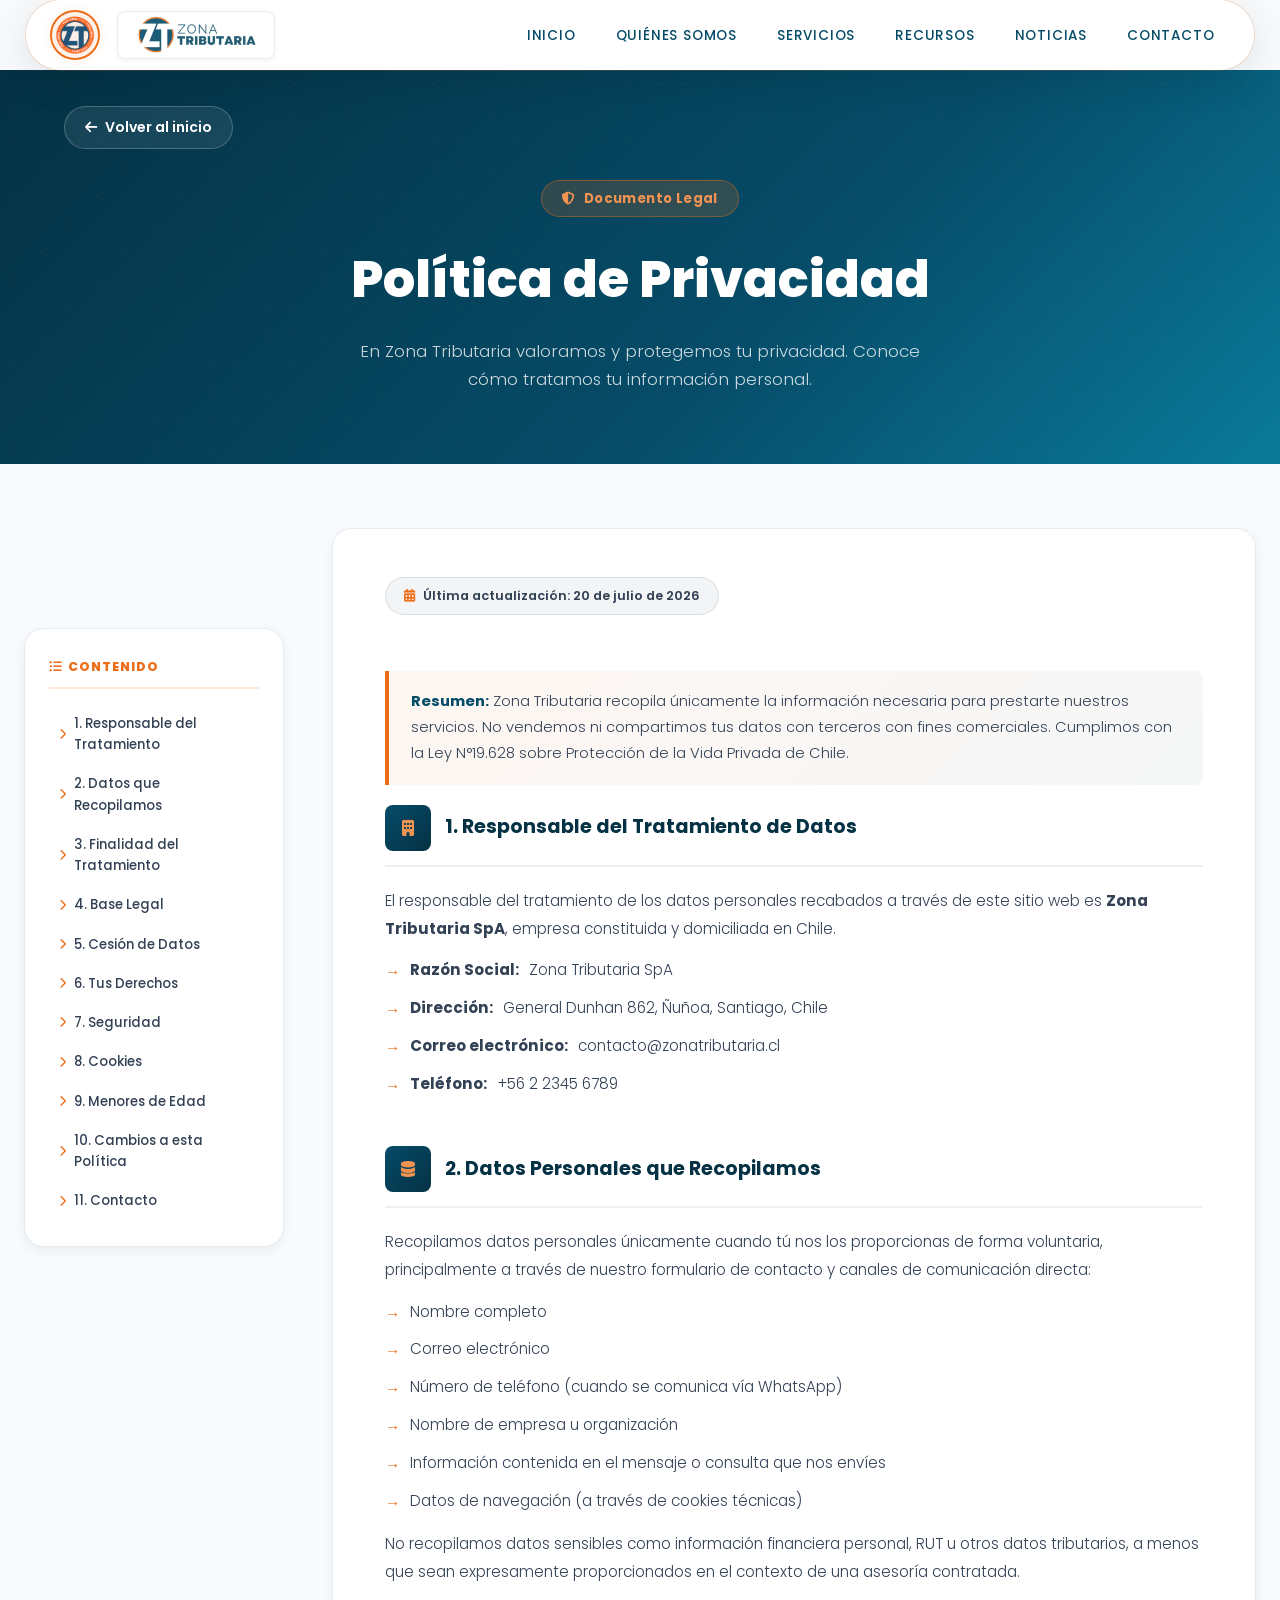
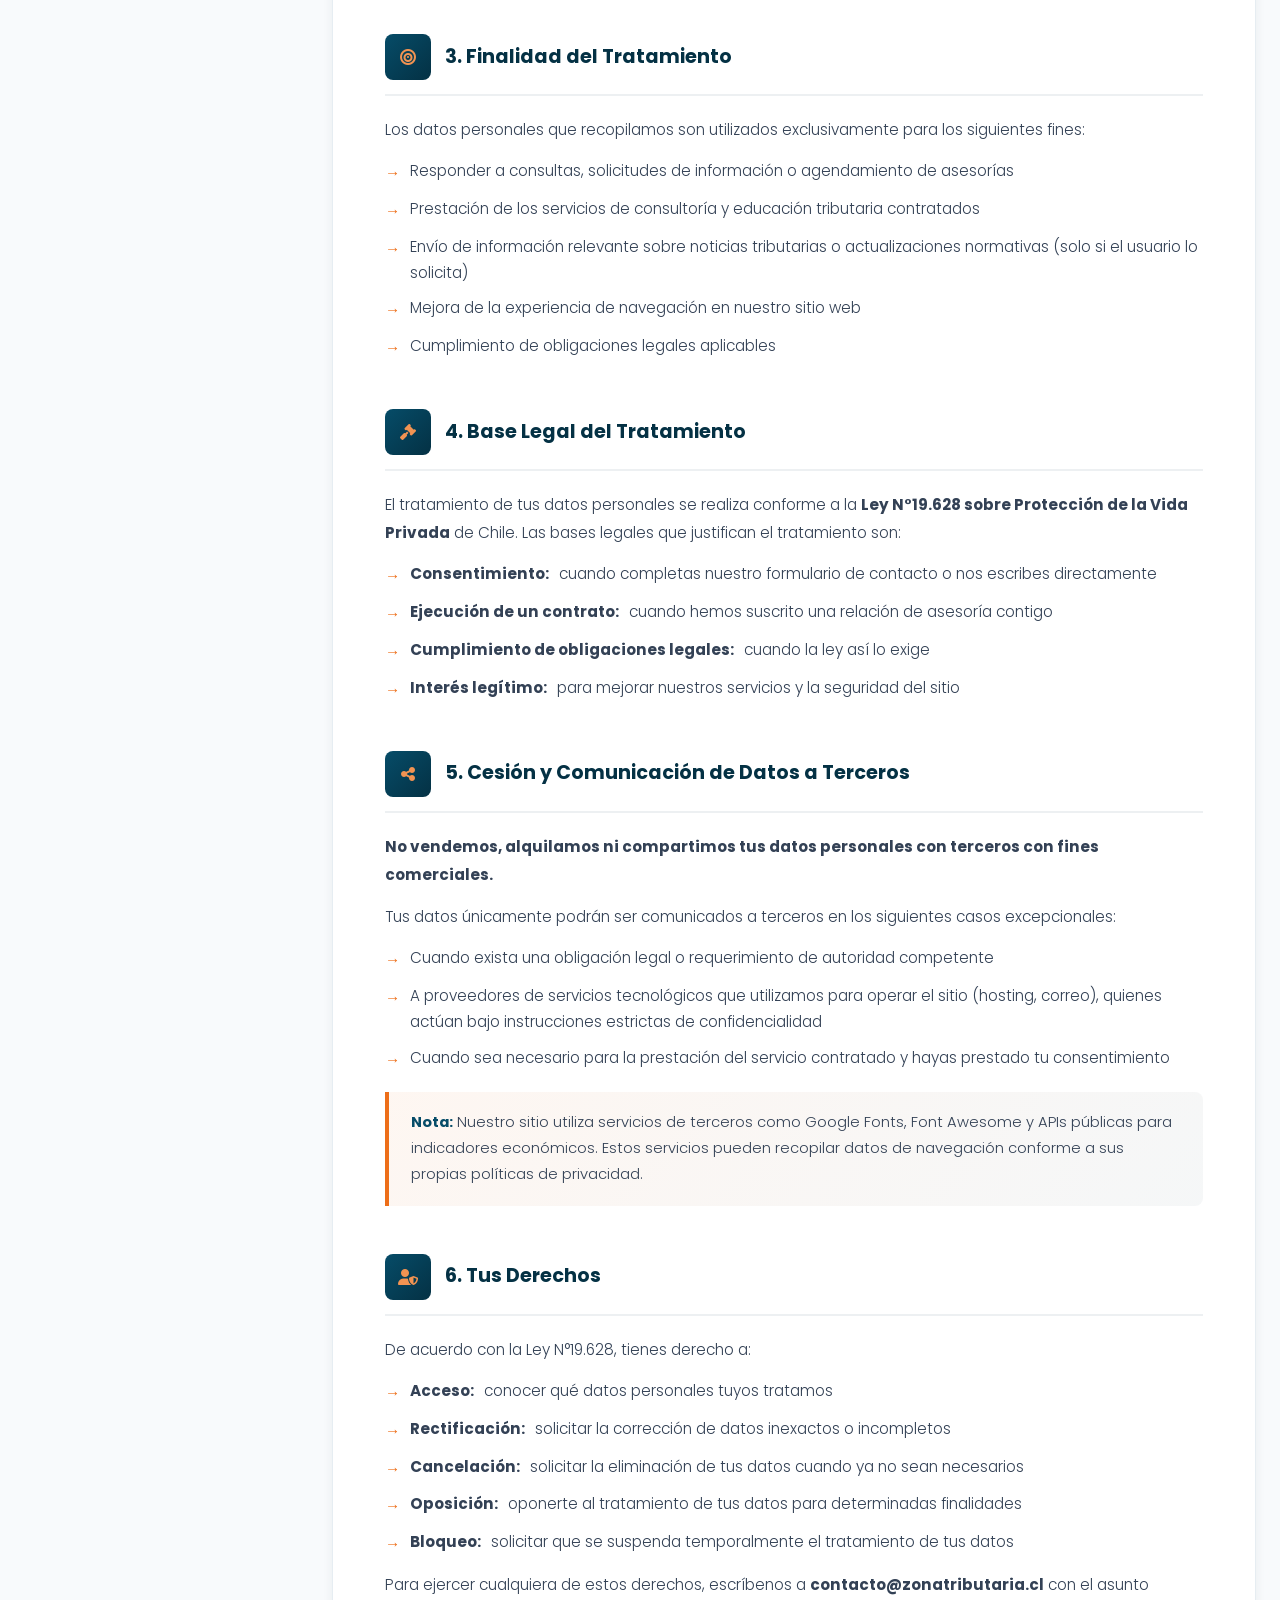
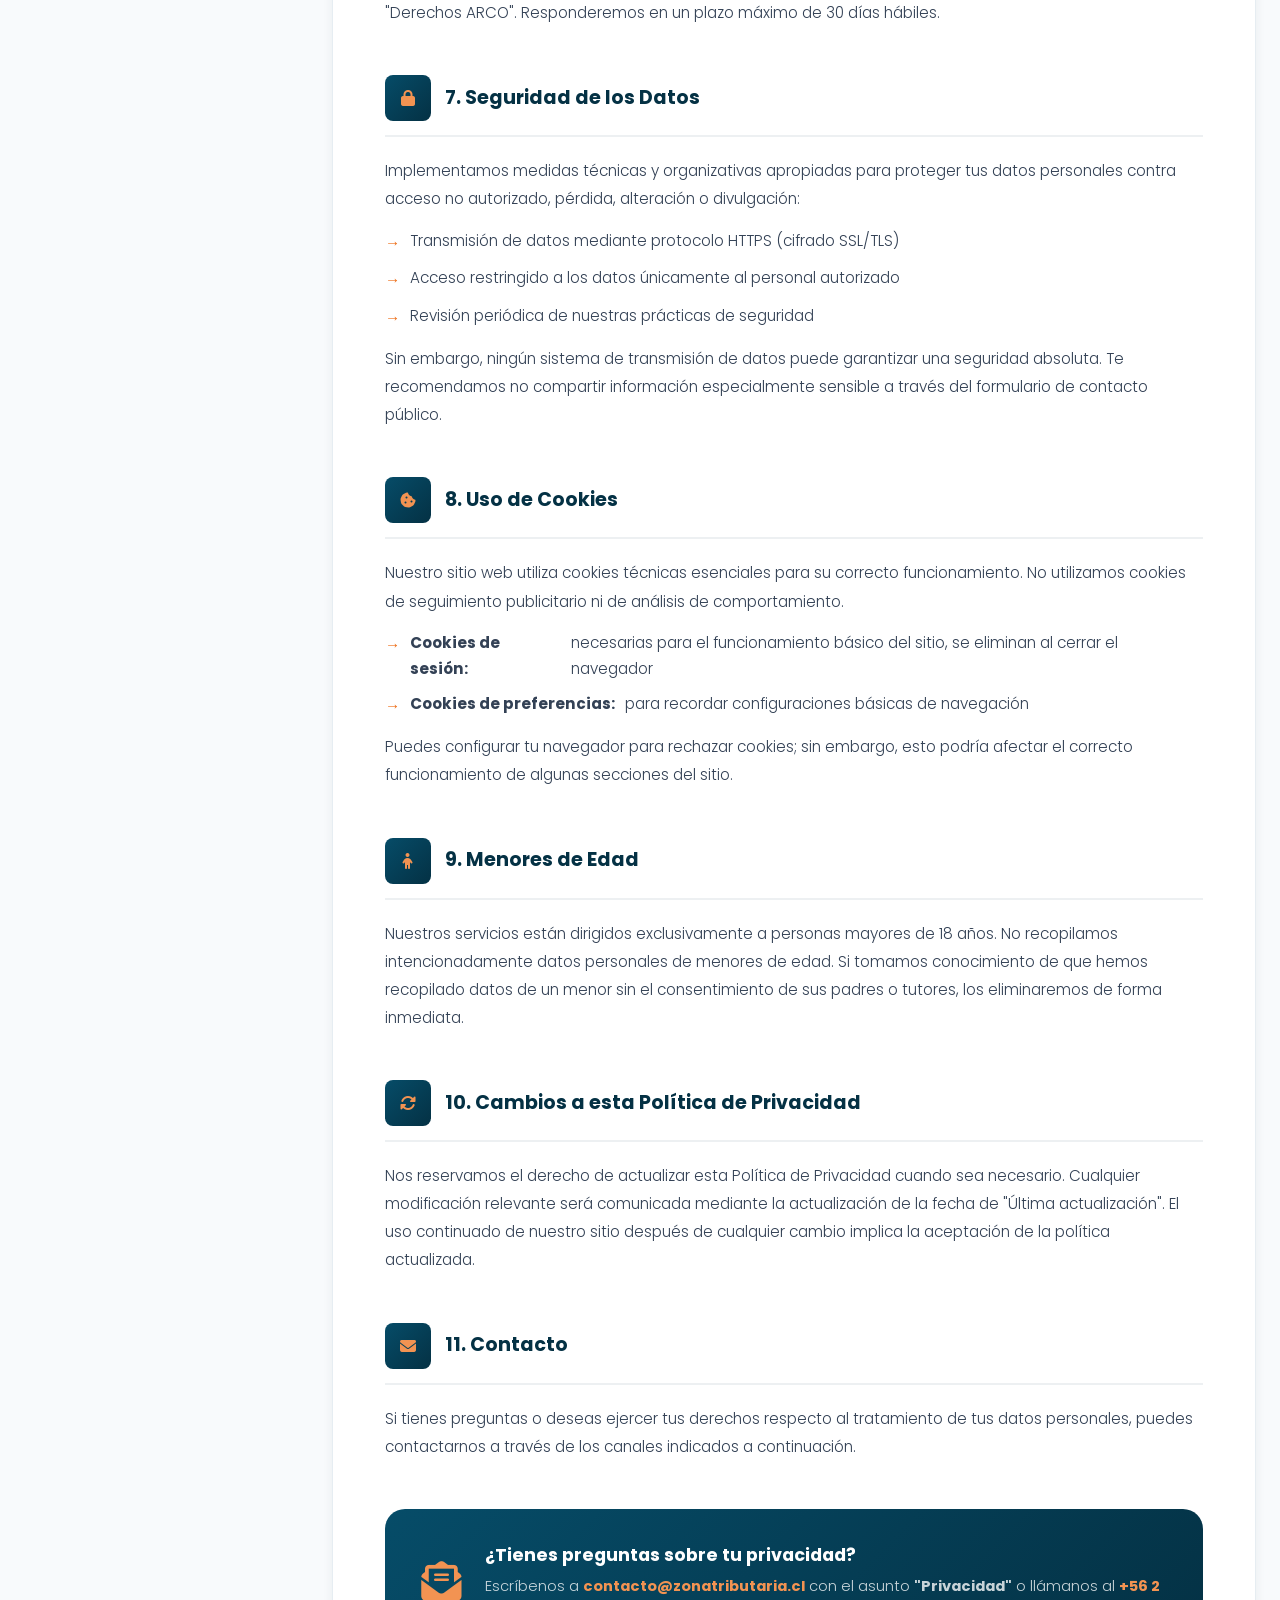
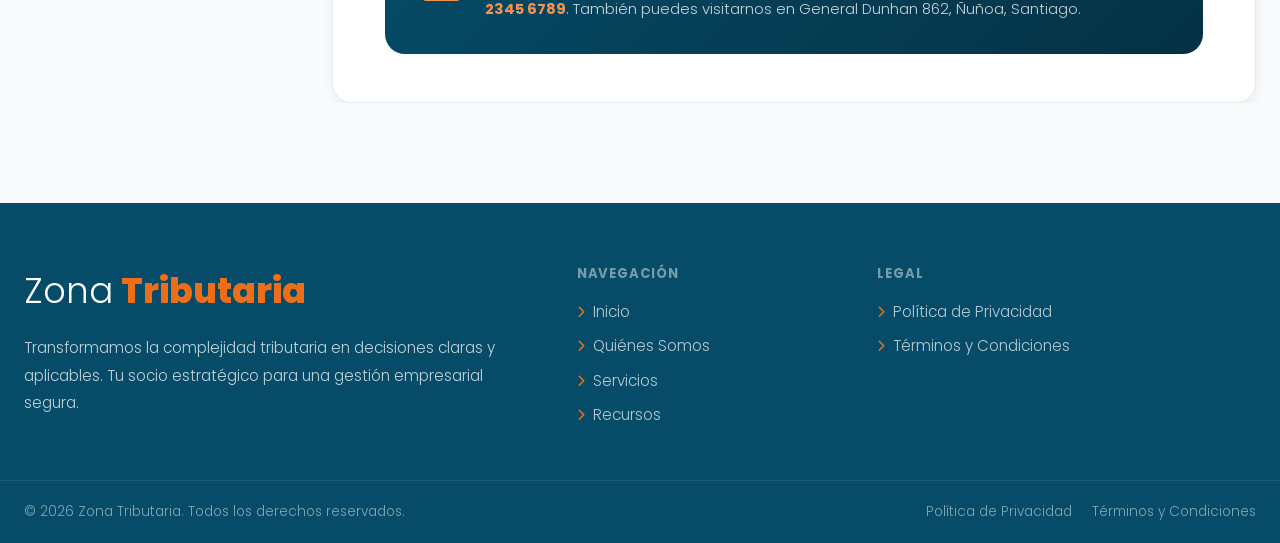
==== commit 9fb6091d: "Add files via upload" ====
--- a/politica-privacidad.html
+++ b/politica-privacidad.html
@@ -198,6 +198,7 @@
         <li><a href="index.html#nosotros"  class="nav-link" style="color:var(--primary);">Quiénes Somos</a></li>
         <li><a href="index.html#servicios" class="nav-link" style="color:var(--primary);">Servicios</a></li>
         <li><a href="recursos.html"        class="nav-link" style="color:var(--primary);">Recursos</a></li>
+        <li><a href="index.html#noticias"  class="nav-link" style="color:var(--primary);">Noticias</a></li>
         <li><a href="index.html#contacto"  class="nav-link" style="color:var(--primary);">Contacto</a></li>
       </ul>
     </nav>
